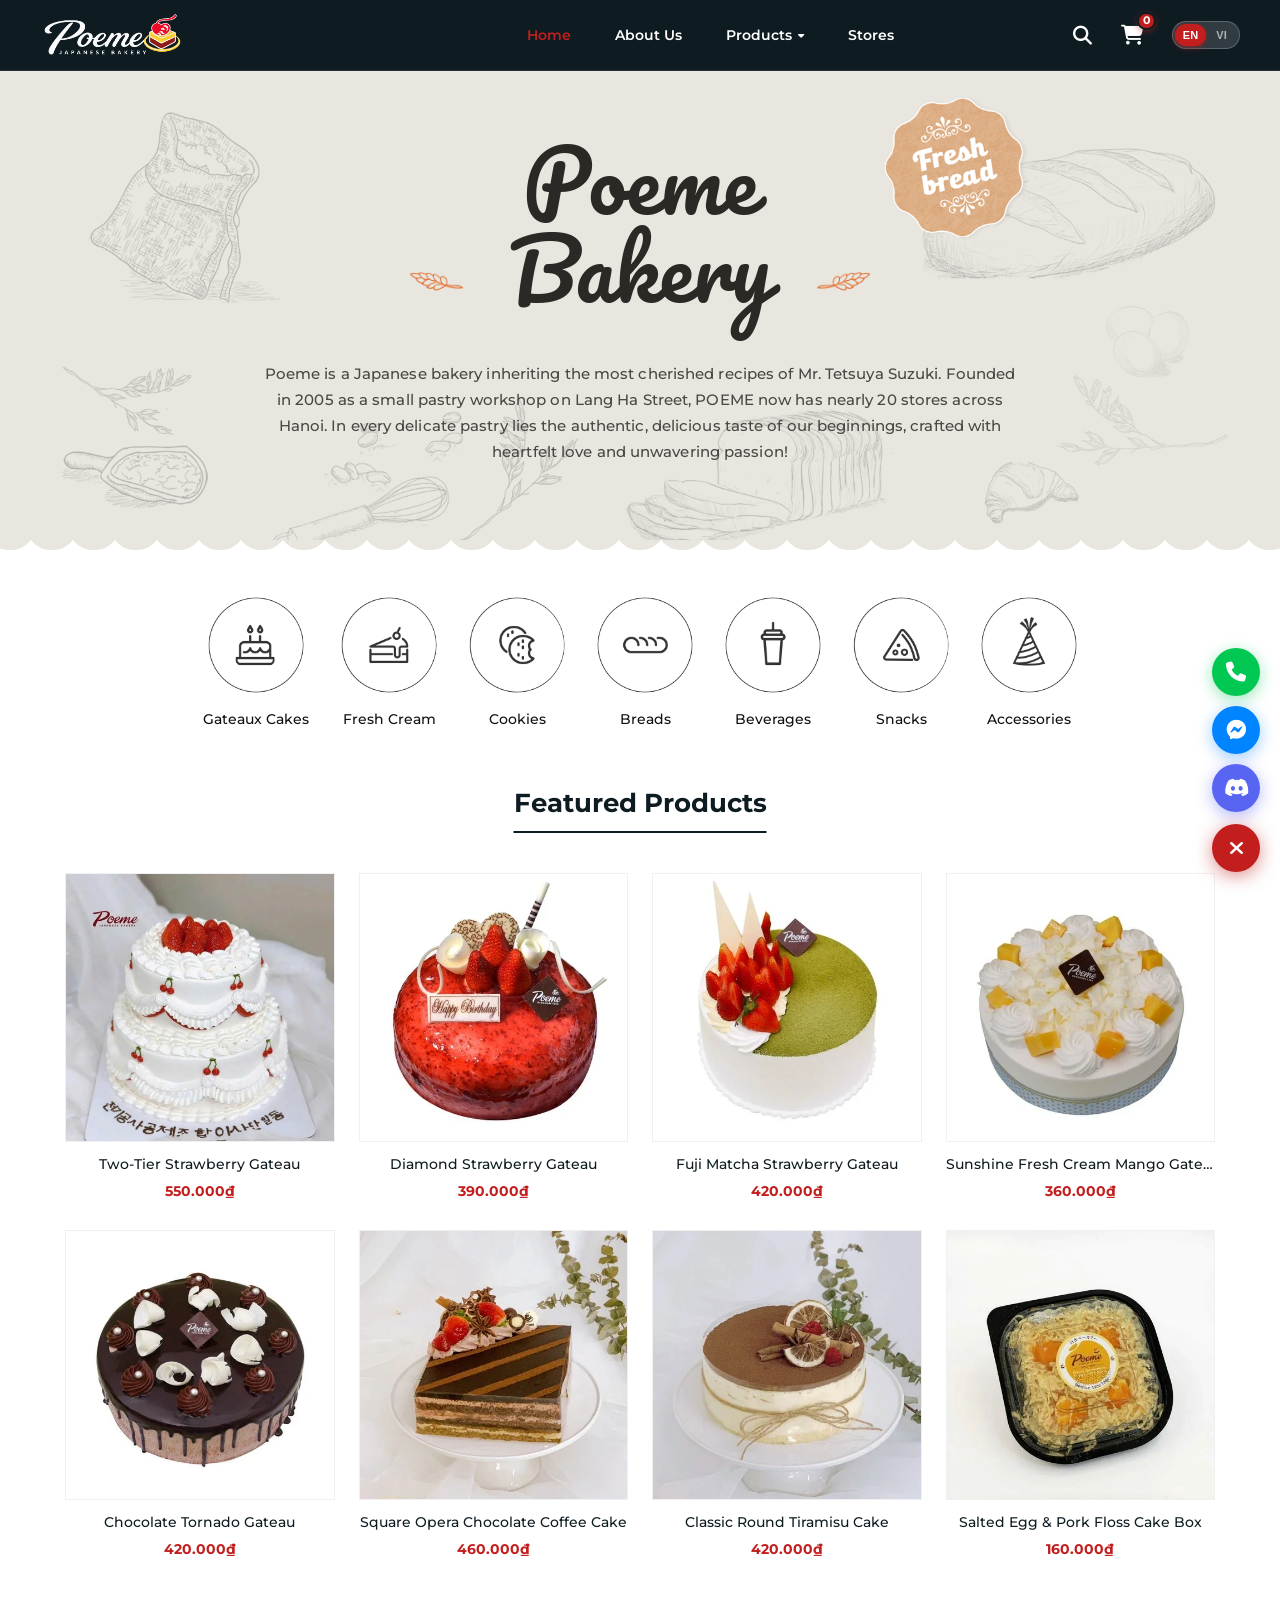
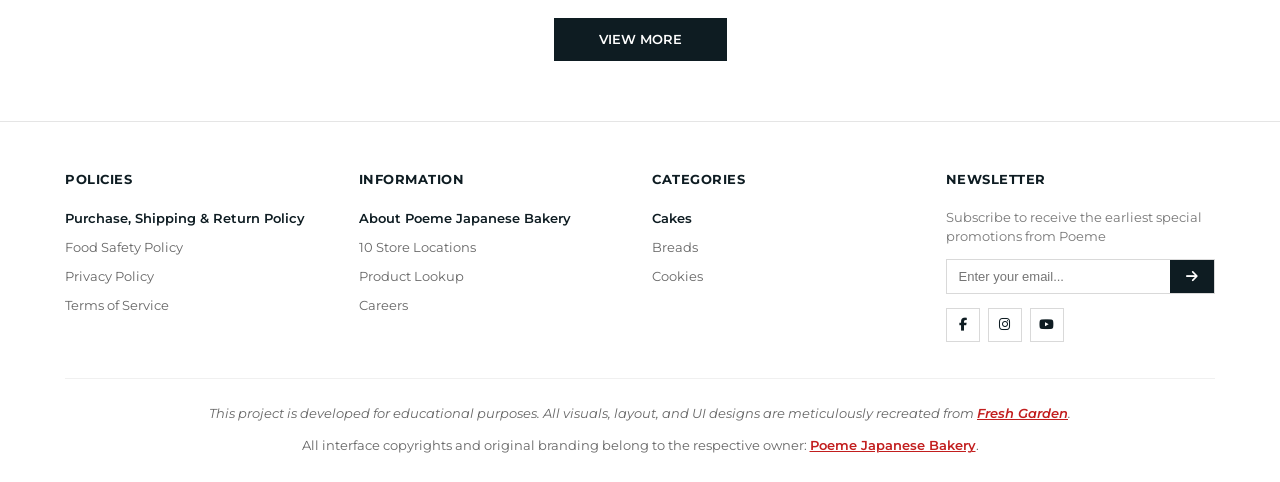
==== index.html @ a55e7e25 "feat: adopt Image 2 card style for mobile menu and category modal, remove 170+ promo card and produc" ====
<!DOCTYPE html>
<html lang="en">
<head>
    <meta charset="UTF-8">
    <meta name="viewport" content="width=device-width, initial-scale=1.0">
    <title>Poeme Japanese Bakery - Bánh tươi mỗi ngày | poeme.vn</title>

    <link rel="dns-prefetch" href="https://fonts.googleapis.com">
    <link rel="dns-prefetch" href="https://fonts.gstatic.com">
    <link rel="dns-prefetch" href="https://cdnjs.cloudflare.com">
    <link rel="dns-prefetch" href="https://images.unsplash.com">

    <meta name="description" content="Poeme Japanese Bakery - Bánh tươi mỗi ngày mang đến những sản phẩm bánh kem, bánh mì, bánh quy thơm ngon chuẩn vị Nhật Bản.">
    <meta name="keywords" content="Poeme Bakery, Bánh tươi mỗi ngày, Bánh kem sinh nhật, Bánh mì Shokupan, Bánh quy">
    <meta property="og:type" content="website">
    <meta property="og:title" content="Poeme Japanese Bakery - Bánh tươi mỗi ngày">
    <meta property="og:description" content="Thưởng thức các dòng bánh kem, bánh mì tươi và bánh quy hảo hạng chuẩn công nghệ Nhật Bản.">
    <meta property="og:image" content="public/Poeme Japanese Bakery Logo.png">
    <meta property="og:url" content="https://poeme.vn/">

    <link rel="icon" type="image/png" href="/public/Poeme Dessert Logo Icon.png">
    <link rel="apple-touch-icon" href="/apple-touch-icon.png">
    <link rel="preconnect" href="https://fonts.googleapis.com">
    <link rel="preconnect" href="https://fonts.gstatic.com" crossorigin>
    <link href="https://fonts.googleapis.com/css2?family=Montserrat:wght@400;500;600;700;800;900&family=Pacifico&display=swap" rel="stylesheet">
    <link rel="stylesheet" href="https://cdnjs.cloudflare.com/ajax/libs/font-awesome/6.4.0/css/all.min.css">
    <link rel="stylesheet" href="/css/base.css">
    <link rel="stylesheet" href="/css/header-footer.css">
    <link rel="stylesheet" href="/css/home.css">
</head>
<body>

    <header class="ega-header ega-pos--relative">
        <div class="header-wrap">
            <div id="menu-toggle"><div class="menu-wrap"><i></i><i></i><i></i></div></div>

            <div id="logo" class="header-logo-block">
                <a href="/" class="logo-link">
                    <img src="/public/Poeme Japanese Bakery Logo.png" alt="Poeme Japanese Bakery" class="logo-img">
                </a>
            </div>

            <nav id="primary-menu" class="navigation--horizontal">
                <div class="navigation-wrapper">
                    <ul class="navigation ega-menu ega-ul">
                        <li class="ega-menu__item current">
                            <a class="ega-menu__link" href="/"><span data-i18n="nav_home">Trang chủ</span></a>
                        </li>
                        <li class="ega-menu__item">
                            <a class="ega-menu__link" href="/about"><span data-i18n="nav_about">Giới thiệu</span></a>
                        </li>
                        <li class="ega-menu__item has-child">
                            <a class="ega-menu__link" href="/products">
                                <span data-i18n="nav_products">Sản phẩm</span>
                                <i class="fa-solid fa-caret-down"></i>
                            </a>
                            <div class="mega-menu">
                                <div class="mega-menu-inner">
                                    <div class="mobile-mega-card-header">
                                        <h3 class="mobile-mega-heading" data-i18n="modal_cat_heading">Danh mục sản phẩm</h3>
                                        <a href="/products" class="mobile-cat-all-link" data-i18n="crumb_all">Tất cả sản phẩm</a>
                                    </div>
                                    <div class="mega-menu-grid">
                                        <div class="mega-col">
                                            <a href="/products?cat=banh-kem-tuoi" class="mega-col-title" data-i18n="cat_banh_kem_tuoi">Bánh Kem Tươi</a>
                                            <ul class="mega-sub-list">
                                                <li><a href="/products?sub=dong-mousse" data-i18n="sub_mousse">Bánh Mousse</a></li>
                                                <li><a href="/products?sub=dong-su-kem" data-i18n="sub_choux">Bánh Su Kem</a></li>
                                                <li><a href="/products?sub=dong-tiramisu" data-i18n="sub_tiramisu">Bánh Tiramisu</a></li>
                                                <li><a href="/products?sub=dong-tart-ngan-lop" data-i18n="sub_tart">Bánh Tart & Ngàn Lớp</a></li>
                                                <li><a href="/products?sub=dong-banh-cuon-cat-mieng" data-i18n="sub_roll">Bánh Cuộn & Gato Cắt Miếng</a></li>
                                            </ul>
                                        </div>

                                        <div class="mega-col">
                                            <a href="/products?cat=banh-mi" class="mega-col-title" data-i18n="cat_banh_mi">Bánh Mì</a>
                                            <ul class="mega-sub-list">
                                                <li><a href="/products?sub=banh-mi-man-ngot" data-i18n="sub_bread_fresh">Bánh Mì Mặn & Bánh Mì Ngọt Tươi</a></li>
                                                <li><a href="/products?sub=banh-mi-goi-sandwich" data-i18n="sub_bread_toast">Bánh Mì Gối & Sandwich</a></li>
                                                <li><a href="/products?sub=banh-mi-cuon-nuong" data-i18n="sub_bread_roll">Bánh Mì Cuộn & Đồ nướng khác</a></li>
                                            </ul>
                                        </div>

                                        <div class="mega-col">
                                            <a href="/products?cat=banh-quy" class="mega-col-title" data-i18n="cat_banh_quy">Bánh Quy</a>
                                            <ul class="mega-sub-list">
                                                <li><a href="/products?sub=banh-quy-hu" data-i18n="sub_cookies_jar">Bánh Quy Hũ</a></li>
                                                <li><a href="/products?sub=banh-quy-tui" data-i18n="sub_cookies_bag">Bánh Quy Túi</a></li>
                                                <li><a href="/products?sub=banh-quy-hop" data-i18n="sub_cookies_box">Bánh Quy Hộp</a></li>
                                            </ul>
                                        </div>

                                        <div class="mega-col">
                                            <a href="/products?cat=banh-gato" class="mega-col-title" data-i18n="cat_banh_gato">Bánh Gato</a>
                                            <ul class="mega-sub-list">
                                                <li><a href="/products?sub=banh-gato-nguyen-chiec" data-i18n="sub_gato_whole">Bánh sinh nhật nguyên chiếc</a></li>
                                            </ul>
                                        </div>

                                        <div class="mega-col">
                                            <a href="/products?cat=nuoc" class="mega-col-title" data-i18n="cat_nuoc">Đồ Uống</a>
                                            <ul class="mega-sub-list">
                                                <li><a href="/products?cat=nuoc" data-i18n="cat_nuoc">Đồ Uống</a></li>
                                            </ul>
                                        </div>

                                        <div class="mega-col">
                                            <a href="/products?cat=snack" class="mega-col-title" data-i18n="cat_snack">Snacks</a>
                                            <ul class="mega-sub-list">
                                                <li><a href="/products?cat=snack" data-i18n="cat_snack">Snacks</a></li>
                                            </ul>
                                        </div>

                                        <div class="mega-col">
                                            <a href="/products?cat=phu-kien" class="mega-col-title" data-i18n="cat_phu_kien">Phụ Kiện</a>
                                            <ul class="mega-sub-list">
                                                <li><a href="/products?sub=phu-kien-sinh-nhat" data-i18n="sub_accessories_party">Phụ kiện trang trí sinh nhật & tiệc</a></li>
                                            </ul>
                                        </div>
                                    </div>
                                </div>
                            </div>
                        </li>
                        <li class="ega-menu__item">
                            <a class="ega-menu__link" href="/stores"><span data-i18n="nav_stores">Danh sách cửa hàng</span></a>
                        </li>
                    </ul>
                </div>
            </nav>

            <div class="header-right ega-d--flex">
                <div class="header-action-group">
                    <button type="button" class="header-action-btn btn-search-toggle" id="btnHeaderSearch" title="Tìm kiếm" data-i18n-title="search_btn" aria-label="Tìm kiếm">
                        <i class="fa-solid fa-magnifying-glass"></i>
                    </button>
                    <a class="header-action-btn cart-count" href="/cart" title="Giỏ hàng" data-i18n-title="cart_title" aria-label="Giỏ hàng">
                        <i class="fa-solid fa-cart-shopping"></i>
                        <span class="cart-num">0</span>
                    </a>
                </div>
                <div class="lang-switch" id="langSwitch" role="group" aria-label="Language Switcher">
                    <span class="lang-slider"></span>
                    <button type="button" class="lang-btn active" data-lang="en">EN</button>
                    <button type="button" class="lang-btn" data-lang="vi">VI</button>
                </div>
            </div>

            <div class="header-search-bar" id="headerSearchBar">
                <form class="header-search-form" id="headerSearchForm">
                    <i class="fa-solid fa-magnifying-glass search-bar-icon"></i>
                    <input type="text" id="headerSearchInput" placeholder="Tìm kiếm bánh kem, bánh mì, bánh quy..." autocomplete="off" data-i18n-ph="search_placeholder">
                    <button type="submit" class="search-bar-btn"><span data-i18n="search_btn">Tìm kiếm</span></button>
                    <button type="button" class="search-bar-close" id="btnSearchClose" title="Đóng">&times;</button>
                </form>
            </div>
        </div>
    </header>

    <section class="home-hero-banner" id="homeHeroBanner">
        <div class="hero-banner-inner">
            <h2 class="hero-banner-title">
                <img class="hero-banner-icon" src="/public/images/banner/heading-icon-left.png" alt="Wheat Left">
                <span>Poeme<br>Bakery</span>
                <img class="hero-banner-icon" src="/public/images/banner/heading-icon-right.png" alt="Wheat Right">
            </h2>
            <p class="hero-banner-desc" data-i18n="hero_banner_desc">
                Poeme là tiệm bánh Nhật Bản kế thừa những công thức tâm đắc nhất của ông Tetsuya Suzuki. Năm 2005, từ xuất phát điểm là một xưởng bánh nhỏ trên con phố Láng Hạ, đến nay, POEME đã có gần 20 cửa hàng tại Hà Nội. Ẩn chứa trong bất cứ chiếc bánh nhỏ bé nào tại đây, vẫn là hương vị thơm ngon thuở ban đầu với tình yêu và niềm đam mê trọn vẹn!
            </p>
        </div>
    </section>
    <div class="banner-separator-bottom"></div>

    <div class="groupbuy">
        <div class="ega-container">
            <div class="groupbuy__wrapper">
                <div class="groupbuy__slider">

                    <div class="groupbuy__item">
                        <a href="/products?cat=banh-gato" class="groupbuy__link">
                            <div class="groupbuy__img">
                                <img src="/public/images/icons/cat-icon-cake.png" alt="Bánh Gato" class="cat-img-icon">
                            </div>
                            <h3 data-i18n="cat_banh_gato">Bánh Gato</h3>
                        </a>
                    </div>

                    <div class="groupbuy__item">
                        <a href="/products?cat=banh-kem-tuoi" class="groupbuy__link">
                            <div class="groupbuy__img">
                                <img src="/public/images/icons/cat-icon-sweet.png" alt="Bánh Kem Tươi" class="cat-img-icon">
                            </div>
                            <h3 data-i18n="cat_banh_kem_tuoi">Bánh Kem Tươi</h3>
                        </a>
                    </div>

                    <div class="groupbuy__item">
                        <a href="/products?cat=banh-quy" class="groupbuy__link">
                            <div class="groupbuy__img">
                                <img src="/public/images/icons/cat-icon-cookies.png" alt="Bánh Quy" class="cat-img-icon">
                            </div>
                            <h3 data-i18n="cat_banh_quy">Bánh Quy</h3>
                        </a>
                    </div>

                    <div class="groupbuy__item">
                        <a href="/products?cat=banh-mi" class="groupbuy__link">
                            <div class="groupbuy__img">
                                <img src="/public/images/icons/cat-icon-bread.png" alt="Bánh Mì" class="cat-img-icon">
                            </div>
                            <h3 data-i18n="cat_banh_mi">Bánh Mì</h3>
                        </a>
                    </div>

                    <div class="groupbuy__item">
                        <a href="/products?cat=nuoc" class="groupbuy__link">
                            <div class="groupbuy__img">
                                <img src="/public/images/icons/cat-icon-drink.png" alt="Đồ Uống" class="cat-img-icon">
                            </div>
                            <h3 data-i18n="cat_nuoc">Đồ Uống</h3>
                        </a>
                    </div>

                    <div class="groupbuy__item">
                        <a href="/products?cat=snack" class="groupbuy__link">
                            <div class="groupbuy__img">
                                <img src="/public/images/icons/cat-icon-snack.png" alt="Snacks" class="cat-img-icon">
                            </div>
                            <h3 data-i18n="cat_snack">Snacks</h3>
                        </a>
                    </div>

                    <div class="groupbuy__item">
                        <a href="/products?cat=phu-kien" class="groupbuy__link">
                            <div class="groupbuy__img">
                                <img src="/public/images/icons/cat-icon-hat.png" alt="Phụ Kiện" class="cat-img-icon">
                            </div>
                            <h3 data-i18n="cat_phu_kien">Phụ Kiện</h3>
                        </a>
                    </div>
                </div>
            </div>
        </div>
    </div>

    <main class="mustbuy" id="products">
        <div class="ega-container">
            <div class="mustbuy__title ega-text--center">
                <h2 class="title--line" data-i18n="home_featured">Sản phẩm nổi bật</h2>
            </div>

            <div class="mustbuy__product ega-row">

                <div class="mustbuy__item ega-col-6 ega-col-md-3">
                    <div class="pd-item__wrapper">
                        <a href="/product-detail?id=BanhGatoHaiTangDauTay" class="pd-item">
                            <div class="pd-item__img img-featured">
                                <img src="/public/images/products/banh-gato/BanhGatoHaiTangDauTay.webp" alt="Bánh Gato Hai Tầng Dâu Tây">
                            </div>
                            <h3 data-i18n="BanhGatoHaiTangDauTay">Bánh Gato Hai Tầng Dâu Tây</h3>
                            <div class="price"><ins class="ega-text--no-underline">550,000₫</ins></div>
                        </a>
                    </div>
                </div>

                <div class="mustbuy__item ega-col-6 ega-col-md-3">
                    <div class="pd-item__wrapper">
                        <a href="/product-detail?id=BanhGatoSunshineKemTuoiXoai" class="pd-item">
                            <div class="pd-item__img img-featured">
                                <img src="/public/images/products/banh-gato/BanhGatoSunshineKemTuoiXoai.webp" alt="Bánh Gato Sunshine Kem Tươi Xoài">
                            </div>
                            <h3 data-i18n="BanhGatoSunshineKemTuoiXoai">Bánh Gato Sunshine Kem Tươi Xoài</h3>
                            <div class="price"><ins class="ega-text--no-underline">360,000₫</ins></div>
                        </a>
                    </div>
                </div>

                <div class="mustbuy__item ega-col-6 ega-col-md-3">
                    <div class="pd-item__wrapper">
                        <a href="/product-detail?id=BanhGatoDiamondDauTay" class="pd-item">
                            <div class="pd-item__img img-featured">
                                <img src="/public/images/products/banh-gato/BanhGatoDiamondDauTay.webp" alt="Bánh Gato Diamond Dâu Tây">
                            </div>
                            <h3 data-i18n="BanhGatoDiamondDauTay">Bánh Gato Diamond Dâu Tây</h3>
                            <div class="price"><ins class="ega-text--no-underline">390,000₫</ins></div>
                        </a>
                    </div>
                </div>

                <div class="mustbuy__item ega-col-6 ega-col-md-3">
                    <div class="pd-item__wrapper">
                        <a href="/product-detail?id=BanhGatoFujiTraXanhDauTay" class="pd-item">
                            <div class="pd-item__img img-featured">
                                <img src="/public/images/products/banh-gato/BanhGatoFujiTraXanhDauTay.webp" alt="Bánh Gato Fuji Trà Xanh Dâu Tây">
                            </div>
                            <h3 data-i18n="BanhGatoFujiTraXanhDauTay">Bánh Gato Fuji Trà Xanh Dâu Tây</h3>
                            <div class="price"><ins class="ega-text--no-underline">420,000₫</ins></div>
                        </a>
                    </div>
                </div>
            </div>

            <div class="mustbuy-seemore ega-text--center">
                <a href="/products" data-i18n="home_seemore">Xem thêm</a>
            </div>
        </div>
    </main>

    <div class="floating-contact" id="floatingContactWidget">
        <div class="float-action-list" id="floatActionList">
            <a href="https://discord.gg/poeme" target="_blank" rel="noopener noreferrer" class="float-btn float-call" title="Hotline tư vấn" data-i18n-title="float_call">
                <i class="fa-solid fa-phone"></i>
            </a>
            <a href="https://discord.gg/poeme" target="_blank" rel="noopener noreferrer" class="float-btn float-messenger" title="Nhắn tin Messenger" data-i18n-title="float_messenger">
                <i class="fa-brands fa-facebook-messenger"></i>
            </a>
            <a href="https://discord.gg/poeme" target="_blank" rel="noopener noreferrer" class="float-btn float-discord" title="Cộng đồng Discord" data-i18n-title="float_discord">
                <i class="fa-brands fa-discord"></i>
            </a>
        </div>
        <button type="button" class="float-btn float-toggle" id="btnToggleContact" title="Thu gọn liên hệ" aria-label="Mở kênh liên hệ">
            <i class="fa-solid fa-headset icon-closed"></i>
            <i class="fa-solid fa-xmark icon-opened"></i>
        </button>
    </div>

    <footer>
        <div class="ega-container">
            <div class="ega-footer">
                <div class="ega-row">
                    <div class="footer-menu-1 ega-col-lg-3 ega-col-12">
                        <h2 class="footer-title" data-i18n="foot_policy_title">CHÍNH SÁCH</h2>
                        <ul class="ega-ul ega-color--initial">
                            <li><a href="/about" class="bold" data-i18n="foot_policy_1">Chính sách mua hàng, vận chuyển và đổi trả</a></li>
                            <li><a href="/about" data-i18n="foot_policy_2">Chính sách an toàn thực phẩm</a></li>
                            <li><a href="/about" data-i18n="foot_policy_3">Chính sách bảo mật</a></li>
                            <li><a href="/about" data-i18n="foot_policy_4">Điều khoản dịch vụ</a></li>
                        </ul>
                    </div>

                    <div class="footer-menu-2 ega-col-lg-3 ega-col-12">
                        <h2 class="footer-title" data-i18n="foot_info_title">THÔNG TIN</h2>
                        <ul class="ega-ul ega-color--initial">
                            <li><a href="/about" class="bold" data-i18n="foot_info_1">Về Poeme Japanese Bakery</a></li>
                            <li><a href="/stores" data-i18n="foot_info_2">Danh sách 10 cửa hàng</a></li>
                            <li><a href="/search" data-i18n="foot_info_3">Tra cứu sản phẩm</a></li>
                            <li><a href="/about" data-i18n="foot_info_4">Tuyển dụng</a></li>
                        </ul>
                    </div>

                    <div class="footer-menu-3 ega-col-lg-3 ega-col-12">
                        <h2 class="footer-title" data-i18n="foot_cats_title">DANH MỤC BÁNH</h2>
                        <ul class="ega-ul ega-color--initial">
                            <li><a href="/products?cat=banh-gato" class="bold" data-i18n="foot_cat_1">Bánh kem</a></li>
                            <li><a href="/products?cat=banh-mi" data-i18n="foot_cat_2">Bánh mì</a></li>
                            <li><a href="/products?cat=banh-quy" data-i18n="foot_cat_3">Bánh quy</a></li>
                        </ul>
                    </div>

                    <div class="footer-sub ega-col-lg-3 ega-col-12">
                        <div class="footer-form-wrap">
                            <h2 class="footer-title" data-i18n="foot_sub_title">ĐĂNG KÍ NHẬN TIN</h2>
                            <p class="sub-text" data-i18n="foot_sub_desc">Để nhận các chương trình ưu đãi đặc biệt sớm nhất từ Poeme</p>
                            <form class="footer-email-form">
                                <input type="email" placeholder="Nhập email của bạn..." required data-i18n-ph="foot_sub_ph">
                                <button type="submit"><i class="fa-solid fa-arrow-right"></i></button>
                            </form>
                            <div class="footer-social ega-clearfix">
                                <a href="https://discord.gg/poeme" target="_blank" rel="noopener noreferrer"><i class="fa-brands fa-facebook-f"></i></a>
                                <a href="https://discord.gg/poeme" target="_blank" rel="noopener noreferrer"><i class="fa-brands fa-instagram"></i></a>
                                <a href="https://discord.gg/poeme" target="_blank" rel="noopener noreferrer"><i class="fa-brands fa-youtube"></i></a>
                            </div>
                        </div>
                    </div>
                </div>

                <div class="footer-copyright">
                    <p class="copyright-line">
                        <em data-i18n="foot_copy">Dự án này được phát triển phục vụ học tập. Toàn bộ hình ảnh, bố cục và tư duy giao diện được tái hiện tỉ mỉ từ <a href="https://freshgarden.vn" target="_blank" rel="noopener noreferrer" class="brand-link">Fresh Garden</a>.</em>
                    </p>
                    <p class="copyright-sub" style="margin-top: 10px;" data-i18n="foot_brand_copy">
                        Tất cả bản quyền giao diện và thương hiệu gốc thuộc về đơn vị sở hữu <a href="https://poemecake.vn" target="_blank" rel="noopener noreferrer" class="brand-link">Poeme Japanese Bakery</a>.
                    </p>
                </div>
            </div>
        </div>
    </footer>

    <script type="module" src="/js/main.js"></script>
</body>
</html>
---- css/base.css ----
:root {
    --bg-white: #ffffff;
    --header-bg: #0E1C22;
    --header-text: #ffffff;
    --text-dark: #0E1C22;
    --text-gray: #666666;
    --primary-red: #c21e1e;
    --primary-red-hover: #a31818;
    --primary-btn: #0E1C22;
    --border-color: #e5e5e5;
    --border-light: #f0f0f0;
    --bg-light: #f5f5f5;
    --color-success: #27ae60;
    --color-danger: #cf1322;
    --font-main: 'Montserrat', -apple-system, BlinkMacSystemFont, "Segoe UI", Roboto, sans-serif;
    --font-brand: 'Pacifico', cursive, sans-serif;
}

*, *::before, *::after {
    box-sizing: border-box;
    margin: 0;
    padding: 0;
}

button, input, select, textarea {
    border-radius: 0;
}

html {
    scroll-behavior: smooth;
}

body {
    line-height: 1.5;
    font-size: 14px;
    color: var(--text-dark);
    background-color: var(--bg-white);
    font-family: 'Montserrat', -apple-system, BlinkMacSystemFont, "Segoe UI", Roboto, sans-serif;
    scroll-behavior: smooth;
    -webkit-font-smoothing: antialiased;
    -moz-osx-font-smoothing: grayscale;
    text-rendering: optimizeLegibility;
}

a {
    text-decoration: none;
    color: inherit;
    transition: color 0.2s ease, background 0.2s ease;
}

ul.ega-ul {
    list-style: none;
    padding: 0;
    margin: 0;
}

img {
    max-width: 100%;
    vertical-align: middle;
}

@keyframes fadeInDown {
    0% { opacity: 0; transform: translate3d(0, -10px, 0); }
    to { opacity: 1; transform: none; }
}

.ega-container {
    margin: 0 auto;
    padding-left: 15px;
    padding-right: 15px;
    width: 100%;
}

@media (min-width: 576px) { .ega-container { max-width: 540px; } }
@media (min-width: 768px) { .ega-container { max-width: 720px; } }
@media (min-width: 992px) { .ega-container { max-width: 960px; } }
@media (min-width: 1200px) { .ega-container { max-width: 1180px; } }
@media (min-width: 1400px) { .ega-container { max-width: 1300px; } }

.ega-row {
    display: flex;
    flex-wrap: wrap;
    margin-left: -12px;
    margin-right: -12px;
}

[class*="ega-col-"] {
    padding-left: 12px;
    padding-right: 12px;
    position: relative;
    width: 100%;
}

.ega-col-6 { flex: 0 0 50%; max-width: 50%; }
.ega-col-12 { flex: 0 0 100%; max-width: 100%; }

.ega-col-ten { flex: 0 0 10%; max-width: 10%; }
.ega-col-20 { flex: 0 0 20%; max-width: 20%; }
.ega-col-30 { flex: 0 0 30%; max-width: 30%; }
.ega-col-40 { flex: 0 0 40%; max-width: 40%; }

@media (min-width: 768px) {
    .ega-col-md-3 { flex: 0 0 25%; max-width: 25%; }
    .ega-col-md-4 { flex: 0 0 33.33333%; max-width: 33.33333%; }
    .ega-col-md-6 { flex: 0 0 50%; max-width: 50%; }
}

@media (min-width: 992px) {
    .ega-col-lg-3 { flex: 0 0 25%; max-width: 25%; }
}

.ega-text--center { text-align: center; }
.ega-d--flex { display: flex; }
.ega-pos--relative { position: relative; }
.ega-text--no-underline { text-decoration: none !important; }

.breadcrumb-wrap {
    background: #ffffff;
    border-bottom: 1px solid var(--border-color);
    padding: 10px 0;
    font-size: 13px;
    color: #666;
    margin-bottom: 25px;
    position: -webkit-sticky;
    position: sticky;
    top: 71px;
    z-index: 990;
}

.breadcrumb-wrap a { color: #555; }
.breadcrumb-wrap a:hover { color: var(--primary-red); }
.breadcrumb-wrap span { margin: 0 6px; color: #bbb; }

.pd-item__wrapper {
    padding-bottom: 28px;
    border-radius: 0 !important;
}

.pd-item {
    display: block;
    text-align: center;
    color: inherit;
    text-decoration: none;
    border-radius: 0 !important;
}

.pd-item__img {
    width: 100%;
    aspect-ratio: 1 / 1 !important;
    background-color: #ffffff;
    position: relative;
    overflow: hidden;
    display: flex;
    align-items: center;
    justify-content: center;
    margin-bottom: 12px;
    border: 1px solid #f0f0f0;
    border-radius: 0 !important;
    box-sizing: border-box;
    transition: border-color 0.25s ease, box-shadow 0.25s ease;
}

.pd-item__img img {
    width: 100%;
    height: 100%;
    object-fit: cover;
    display: block;
    border-radius: 0 !important;
    transition: transform 0.35s ease;
}

.pd-item:hover .pd-item__img {
    border-color: #dcdcdc;
    box-shadow: 0 4px 14px rgba(0, 0, 0, 0.05);
}

.pd-item:hover .pd-item__img img {
    transform: scale(1.05);
}

.pd-item h3 {
    font-size: 14px;
    font-weight: 500;
    color: var(--text-dark);
    margin: 8px 0 6px 0;
    transition: color 0.2s ease;
    white-space: nowrap;
    overflow: hidden;
    text-overflow: ellipsis;
}

.pd-item:hover h3 {
    color: var(--primary-red);
}

.pd-item .price ins {
    font-size: 14px;
    font-weight: 700;
    color: var(--primary-red);
    text-decoration: none;
}

.brand-link {
    color: var(--primary-red) !important;
    text-decoration: underline !important;
    font-weight: 600;
    transition: color 0.2s ease, opacity 0.2s ease;
}

.brand-link:hover {
    color: #8c0c0c !important;
    opacity: 0.85;
}
---- css/header-footer.css ----
header.ega-header {
    background-color: var(--header-bg);
    border-bottom: 1px solid rgba(255, 255, 255, 0.1);
    position: sticky;
    top: 0;
    z-index: 999;
}

header .header-wrap {
    display: flex;
    justify-content: space-between;
    align-items: center;
    height: 70px;
    padding: 0 24px;
}

@media (min-width: 1200px) {
    header .header-wrap {
        padding: 0 40px;
        display: grid;
        grid-template-columns: 240px 1fr 100px;
        align-items: center;
    }
}

#menu-toggle {
    width: 44px;
    height: 44px;
    display: none;
    align-items: center;
    justify-content: center;
    cursor: pointer;
    background: transparent;
    border: none;
    padding: 0;
}

#menu-toggle .menu-wrap {
    width: 22px;
    height: 18px;
    display: flex;
    flex-direction: column;
    justify-content: space-between;
}

#menu-toggle .menu-wrap i {
    display: block;
    width: 22px;
    height: 2px;
    background: var(--header-text);
    border-radius: 2px;
    transition: transform 0.28s cubic-bezier(0.16, 1, 0.3, 1), opacity 0.2s ease;
    transform-origin: center;
}

#menu-toggle.is-active .menu-wrap i:nth-child(1) {
    transform: translateY(8px) rotate(45deg);
}

#menu-toggle.is-active .menu-wrap i:nth-child(2) {
    opacity: 0;
    transform: scaleX(0);
}

#menu-toggle.is-active .menu-wrap i:nth-child(3) {
    transform: translateY(-8px) rotate(-45deg);
}

@media (max-width: 991px) {
    #menu-toggle { display: flex; }
}

#logo {
    display: flex;
    align-items: center;
}

.logo-link {
    display: inline-block;
}

.logo-img {
    height: 48px;
    width: auto;
    object-fit: contain;
    display: block;
    transition: height 0.2s ease;
}

#primary-menu {
    display: flex;
    align-items: center;
    justify-content: center;
}

@media (max-width: 991px) {
    header .header-wrap {
        height: 62px;
        padding: 0 16px;
    }
    .logo-img {
        height: 38px;
    }
    .header-right {
        gap: 6px;
    }
    .header-action-group {
        gap: 2px;
    }
    .header-action-btn {
        width: 36px;
        height: 36px;
        font-size: 18px;
    }
    .header-action-btn.cart-count {
        font-size: 18px;
    }
    .header-right__icons {
        gap: 8px;
    }
    .lang-switch {
        width: 58px;
        height: 26px;
        margin-right: 0;
        margin-left: 2px;
    }
    .lang-btn {
        width: 26px;
        height: 20px;
        font-size: 10px;
        line-height: 20px;
    }
    .lang-slider {
        width: 26px;
        height: 20px;
    }
    .lang-switch.is-vi .lang-slider {
        transform: translateX(26px);
    }
    #primary-menu {
        display: block;
        position: fixed;
        top: 62px;
        left: 0;
        width: 100%;
        max-height: calc(100vh - 62px);
        height: auto;
        background-color: rgba(14, 28, 34, 0.98);
        backdrop-filter: blur(14px);
        -webkit-backdrop-filter: blur(14px);
        padding: 16px 20px 48px;
        box-shadow: 0 12px 28px rgba(0, 0, 0, 0.4);
        z-index: 9995;
        border-bottom: 1px solid rgba(255, 255, 255, 0.1);
        overflow-y: auto;
        -webkit-overflow-scrolling: touch;
        visibility: hidden;
        opacity: 0;
        transform: translateY(-10px);
        transition: opacity 0.28s cubic-bezier(0.16, 1, 0.3, 1),
                    transform 0.28s cubic-bezier(0.16, 1, 0.3, 1),
                    visibility 0.28s ease;
        pointer-events: none;
    }
    #primary-menu.is-open {
        visibility: visible;
        opacity: 1;
        transform: translateY(0);
        pointer-events: auto;
    }
    #primary-menu .navigation {
        flex-direction: column;
        align-items: flex-start;
        gap: 0;
        width: 100%;
    }
    #primary-menu .ega-menu__item {
        width: 100%;
        border-bottom: 1px solid rgba(255, 255, 255, 0.06);
    }
    #primary-menu .ega-menu__link {
        width: 100%;
        padding: 14px 0;
        font-size: 15px;
        display: flex;
        justify-content: space-between;
        align-items: center;
    }
    #primary-menu .dropdown-menu {
        display: none;
        position: static;
        width: 100%;
        box-shadow: none;
        border: none;
        border-left: 2px solid var(--primary-red);
        background: rgba(255, 255, 255, 0.04);
        padding: 6px 0;
        margin: 6px 0 10px 10px;
        list-style: none;
    }
    #primary-menu .ega-menu__item.has-child.is-expanded > .dropdown-menu {
        display: block;
    }
    #primary-menu .mega-menu {
        display: none;
        padding: 16px 18px 12px;
        margin: 10px 0 16px;
        background: #ffffff;
        border-radius: 10px;
        border: 1px solid #ebebeb;
        box-shadow: 0 6px 22px rgba(0, 0, 0, 0.2);
    }
    #primary-menu .ega-menu__item.has-child.is-expanded > .mega-menu {
        display: block;
        animation: fadeInMobileMenu 0.25s ease;
    }
    #primary-menu .mega-menu-inner {
        padding: 0;
        margin: 0;
    }
    .mobile-mega-card-header {
        display: block;
        margin-bottom: 4px;
    }
    .mobile-mega-heading {
        font-size: 15.5px;
        font-weight: 700;
        color: #111111;
        margin: 0;
        padding-bottom: 9px;
        border-bottom: 2px solid #222222;
        letter-spacing: 0;
        text-transform: none;
    }
    .mobile-cat-all-link {
        display: block;
        padding: 11px 0;
        color: var(--primary-red);
        font-size: 14px;
        font-weight: 700;
        border-bottom: 1px solid #f0f0f0;
        text-decoration: none;
        transition: padding-left 0.18s ease;
    }
    .mobile-cat-all-link:hover {
        padding-left: 4px;
        color: #a51818;
    }
    #primary-menu .mega-menu-grid {
        display: flex;
        flex-direction: column;
        gap: 0;
    }
    #primary-menu .mega-col {
        border-bottom: 1px solid #f0f0f0;
        padding: 0;
        margin: 0;
    }
    #primary-menu .mega-col:last-child {
        border-bottom: none;
    }
    #primary-menu .mega-col-title {
        display: flex;
        justify-content: space-between;
        align-items: center;
        padding: 11px 0;
        color: #333333;
        font-size: 13.5px;
        font-weight: 500;
        border-bottom: none;
        margin: 0;
        text-decoration: none;
        transition: color 0.18s ease, padding-left 0.18s ease;
    }
    #primary-menu .mega-col-title:hover {
        color: var(--primary-red);
        padding-left: 4px;
    }
    #primary-menu .mega-col:nth-child(1) .mega-col-title::after,
    #primary-menu .mega-col:nth-child(2) .mega-col-title::after,
    #primary-menu .mega-col:nth-child(3) .mega-col-title::after {
        content: "\f054";
        font-family: "Font Awesome 6 Free";
        font-weight: 900;
        font-size: 11px;
        color: #888888;
        transition: transform 0.2s ease, color 0.2s ease;
    }
    #primary-menu .mega-col-title:hover::after {
        color: var(--primary-red);
        transform: translateX(3px);
    }
    #primary-menu .mega-sub-list {
        display: none !important;
    }
    #primary-menu .ega-menu__item.has-child.is-expanded > .ega-menu__link i {
        transform: rotate(180deg);
        color: var(--primary-red);
    }
    #primary-menu .dropdown-menu li {
        width: 100%;
    }
    #primary-menu .dropdown-menu li a {
        color: #cccccc !important;
        font-size: 13.5px !important;
        padding: 8px 16px !important;
        display: block;
    }
    #primary-menu .dropdown-menu li a:hover {
        color: #ffffff !important;
        background: transparent !important;
    }
}

#primary-menu .navigation {
    display: flex;
    align-items: center;
    gap: 16px;
}

#primary-menu .ega-menu__item {
    position: relative;
}

#primary-menu .ega-menu__link {
    font-size: 14px;
    color: var(--header-text);
    font-weight: 600;
    padding: 10px 14px;
    display: inline-flex;
    align-items: center;
    gap: 6px;
}

#primary-menu .ega-menu__link i {
    font-size: 10px;
    transition: transform 0.25s ease, color 0.2s ease;
}

#primary-menu .ega-menu__item.has-child:hover .ega-menu__link i {
    transform: rotate(180deg);
    color: var(--primary-red);
}

#primary-menu .ega-menu__link:hover,
#primary-menu .ega-menu__item.current .ega-menu__link {
    color: var(--primary-red);
}

@media (min-width: 992px) {
    #primary-menu,
    #primary-menu .navigation-wrapper,
    #primary-menu .navigation {
        height: 100%;
    }

    #primary-menu .ega-menu__item {
        height: 100%;
        display: flex;
        align-items: center;
    }

    #primary-menu .ega-menu__item.has-child {
        position: static;
    }

    #primary-menu .ega-menu__item.has-child .ega-menu__link {
        height: 100%;
        display: inline-flex;
        align-items: center;
    }

    .mega-menu {
        position: absolute;
        top: 100%;
        left: 0;
        right: 0;
        width: 100%;
        background: #ffffff;
        border-top: 1px solid rgba(0, 0, 0, 0.08);
        box-shadow: 0 16px 45px rgba(0, 0, 0, 0.12);
        visibility: hidden;
        opacity: 0;
        transform: translateY(16px);
        transition: opacity 0.42s cubic-bezier(0.16, 1, 0.3, 1),
                    transform 0.45s cubic-bezier(0.16, 1, 0.3, 1),
                    visibility 0.45s ease;
        pointer-events: none;
        z-index: 1000;
        cursor: default;
    }

    .mega-menu::before {
        content: "";
        position: absolute;
        top: -18px;
        left: 0;
        width: 100%;
        height: 18px;
        background: transparent;
    }

    .ega-menu__item.has-child:hover .mega-menu {
        visibility: visible;
        opacity: 1;
        transform: translateY(0);
        pointer-events: auto;
    }

    .mega-menu-inner {
        max-width: 1240px;
        margin: 0 auto;
        padding: 32px 30px 38px;
    }

    .mobile-mega-card-header {
        display: none !important;
    }

    .mega-menu-grid {
        display: grid;
        grid-template-columns: repeat(4, 1fr);
        column-gap: 32px;
        row-gap: 28px;
    }

    .mega-col {
        display: flex;
        flex-direction: column;
    }

    .mega-col-title {
        display: block;
        font-size: 14.5px;
        font-weight: 700;
        color: #111111;
        text-decoration: none;
        padding-bottom: 7px;
        border-bottom: 2px solid #222222;
        margin-bottom: 12px;
        transition: color 0.2s ease, border-color 0.2s ease;
        line-height: 1.3;
    }

    .mega-col-title:hover {
        color: var(--primary-red);
        border-bottom-color: var(--primary-red);
    }

    .mega-sub-list {
        list-style: none;
        margin: 0;
        padding: 0;
        display: flex;
        flex-direction: column;
        gap: 8px;
    }

    .mega-sub-list li {
        margin: 0;
        padding: 0;
    }

    .mega-sub-list li a {
        display: inline-block;
        font-size: 13px;
        font-weight: 500;
        color: #555555;
        text-decoration: none;
        line-height: 1.45;
        transition: color 0.2s ease, transform 0.2s ease;
        padding: 2px 0;
    }

    .mega-sub-list li a:hover {
        color: var(--primary-red);
        transform: translateX(3px);
    }
}

@keyframes fadeInMobileMenu {
    from { opacity: 0; transform: translateY(-6px); }
    to { opacity: 1; transform: translateY(0); }
}

@media (min-width: 992px) and (max-width: 1199px) {
    .mega-menu-inner {
        padding: 24px 20px 30px;
    }
    .mega-menu-grid {
        grid-template-columns: repeat(4, 1fr);
        column-gap: 24px;
        row-gap: 22px;
    }
    .mega-col-title {
        font-size: 14px;
    }
    .mega-sub-list li a {
        font-size: 12.5px;
    }
}

@media (max-width: 991px) {
    .mega-menu {
        display: none;
        position: static;
        width: 100%;
        background: transparent;
        box-shadow: none;
        border: none;
        padding: 8px 0 14px 10px;
        border-left: 2px solid var(--primary-red);
        margin: 8px 0 12px 6px;
    }

    .ega-menu__item.has-child.is-expanded > .mega-menu {
        display: block;
        animation: fadeInMobileMenu 0.25s ease;
    }

    .mega-menu-top-mobile {
        display: block;
        margin-bottom: 14px;
        padding-bottom: 10px;
        border-bottom: 1px dashed rgba(255, 255, 255, 0.2);
    }

    .mega-all-products-link {
        display: inline-flex;
        align-items: center;
        gap: 8px;
        font-size: 13.5px;
        font-weight: 700;
        color: var(--primary-red) !important;
        background: rgba(194, 30, 30, 0.15);
        padding: 7px 14px;
        border-radius: 20px;
        text-decoration: none;
    }

    .mega-menu-inner {
        padding: 0;
    }

    .mega-menu-grid {
        display: flex;
        flex-direction: column;
        gap: 16px;
    }

    .mega-col-title {
        display: block;
        font-size: 13.5px;
        font-weight: 700;
        color: #ffffff;
        text-decoration: none;
        padding-bottom: 4px;
        border-bottom: 1px solid rgba(255, 255, 255, 0.15);
        margin-bottom: 6px;
    }

    .mega-col-title:hover {
        color: var(--primary-red);
    }

    .mega-sub-list {
        list-style: none;
        margin: 0;
        padding: 0 0 0 8px;
        display: flex;
        flex-direction: column;
        gap: 5px;
    }

    .mega-sub-list li a {
        font-size: 12.5px;
        color: #cccccc;
        text-decoration: none;
        display: block;
        padding: 2px 0;
    }

    .mega-sub-list li a:hover {
        color: #ffffff;
    }
}

.dropdown-menu {
    position: absolute;
    top: 100%;
    left: 0;
    min-width: 175px;
    background: #ffffff;
    border: 1px solid var(--border-color);
    border-top: 3px solid var(--primary-red);
    box-shadow: 0 10px 25px rgba(0, 0, 0, 0.12);
    visibility: hidden;
    opacity: 0;
    transform: translateY(14px);
    transition: opacity 0.38s cubic-bezier(0.16, 1, 0.3, 1),
                transform 0.4s cubic-bezier(0.16, 1, 0.3, 1),
                visibility 0.4s ease;
    pointer-events: none;
    z-index: 1000;
    padding: 6px 0;
    list-style: none;
    margin: 0;
}

.dropdown-menu::before {
    content: "";
    position: absolute;
    top: -12px;
    left: 0;
    width: 100%;
    height: 12px;
    background: transparent;
}

.ega-menu__item.has-child:hover .dropdown-menu {
    visibility: visible;
    opacity: 1;
    transform: translateY(0);
    pointer-events: auto;
}

.dropdown-menu li {
    width: 100%;
    list-style: none;
    position: relative;
}

.dropdown-menu li.has-sub > a {
    display: flex;
    justify-content: space-between;
    align-items: center;
}

.dropdown-menu li.has-sub .sub-arrow {
    font-size: 11px;
    margin-left: 10px;
    opacity: 0.6;
    transition: transform 0.2s;
}

.dropdown-menu li.has-sub:hover .sub-arrow {
    transform: translateX(3px);
    opacity: 1;
    color: var(--primary-red);
}

.dropdown-menu li.has-sub:hover > .sub-dropdown-menu {
    display: block;
    animation: fadeInDown 0.18s ease-in-out;
}

.sub-dropdown-menu {
    position: absolute;
    top: -3px;
    left: 100%;
    min-width: 270px;
    background: #ffffff;
    border: 1px solid var(--border-color);
    border-top: 3px solid var(--primary-red);
    box-shadow: 0 10px 25px rgba(0, 0, 0, 0.14);
    display: none;
    list-style: none;
    padding: 6px 0;
    margin: 0;
    z-index: 1002;
}

.sub-dropdown-menu::before {
    content: "";
    position: absolute;
    top: 0;
    left: -12px;
    width: 12px;
    height: 100%;
    background: transparent;
}

.sub-dropdown-menu li a {
    display: block;
    padding: 9px 18px;
    font-size: 13px;
    font-weight: 500;
    color: #444444 !important;
    text-decoration: none;
    transition: color 0.2s ease, background-color 0.2s ease, transform 0.2s ease;
    white-space: nowrap;
}

.sub-dropdown-menu li a:hover {
    color: var(--primary-red) !important;
    background-color: #f7f7f7;
    transform: translateX(4px);
}

.dropdown-menu li a {
    display: block;
    padding: 10px 20px;
    font-size: 14px;
    font-weight: 500;
    color: #333333 !important;
    text-decoration: none;
    transition: color 0.2s ease, background-color 0.2s ease, transform 0.2s ease;
    white-space: nowrap;
}

.dropdown-menu li a:hover {
    color: var(--primary-red) !important;
    background-color: #f7f7f7;
    transform: translateX(4px);
}

.header-right {
    display: flex;
    justify-content: flex-end;
    align-items: center;
    gap: 16px;
}

.header-action-group {
    display: flex;
    align-items: center;
    gap: 10px;
}

.header-action-btn {
    position: relative;
    background: transparent;
    border: none;
    color: #ffffff;
    font-size: 19px;
    width: 40px;
    height: 40px;
    border-radius: 50%;
    display: inline-flex;
    align-items: center;
    justify-content: center;
    cursor: pointer;
    text-decoration: none;
    transition: color 0.2s ease, background-color 0.2s ease, transform 0.2s ease;
}

.header-action-btn:hover {
    color: var(--primary-red);
    background: rgba(255, 255, 255, 0.08);
    transform: scale(1.08);
}

.header-action-btn.cart-count {
    font-size: 20px;
}

.cart-num {
    position: absolute;
    top: -3px;
    right: -4px;
    background: var(--primary-red);
    color: #ffffff;
    font-size: 10.5px;
    font-weight: 700;
    min-width: 18px;
    height: 18px;
    padding: 0 4px;
    border-radius: 9px;
    display: flex;
    align-items: center;
    justify-content: center;
    line-height: 1;
    border: 2px solid #0e1c22;
    box-shadow: 0 2px 6px rgba(194, 30, 30, 0.45);
}

.lang-switch {
    display: inline-flex;
    align-items: center;
    position: relative;
    background: rgba(255, 255, 255, 0.14);
    border: 1px solid rgba(255, 255, 255, 0.22);
    border-radius: 20px;
    padding: 2px;
    margin-right: 0;
    margin-left: 4px;
    flex-shrink: 0;
    user-select: none;
    width: 68px;
    height: 28px;
    box-sizing: border-box;
    cursor: pointer;
}

.lang-slider {
    position: absolute;
    top: 2px;
    left: 2px;
    width: 31px;
    height: 22px;
    background: var(--primary-red);
    border-radius: 14px;
    transition: transform 0.28s cubic-bezier(0.4, 0, 0.2, 1);
    box-shadow: 0 2px 6px rgba(194, 30, 30, 0.5);
    z-index: 1;
    pointer-events: none;
}

.lang-switch.is-vi .lang-slider {
    transform: translateX(31px);
}

.lang-btn {
    position: relative;
    z-index: 2;
    width: 31px;
    height: 22px;
    background: transparent;
    border: none;
    color: #b0b0b0;
    font-size: 11px;
    font-weight: 700;
    cursor: pointer;
    line-height: 22px;
    padding: 0;
    text-align: center;
    transition: color 0.2s ease;
}

.lang-btn.active {
    color: #ffffff;
}

.header-right__icons {
    display: flex;
    align-items: center;
    gap: 20px;
}

.header-icon {
    font-size: 18px;
    color: var(--header-text);
    cursor: pointer;
    position: relative;
    background: transparent;
    border: none;
    min-width: 44px;
    min-height: 44px;
    display: inline-flex;
    align-items: center;
    justify-content: center;
    line-height: 1;
}

.header-icon:hover {
    color: var(--primary-red);
}

.btn-search-toggle {
    display: inline-flex;
    align-items: center;
    justify-content: center;
    transition: transform 0.25s cubic-bezier(0.175, 0.885, 0.32, 1.275), color 0.2s ease;
}

.btn-search-toggle:hover {
    transform: scale(1.15);
    color: var(--primary-red);
}

.btn-search-toggle.is-active {
    color: var(--primary-red);
    transform: scale(1.15) rotate(90deg);
}

.header-logo-block {
    display: flex;
    align-items: center;
}

.btn-search-mobile {
    display: none;
    background: transparent;
    border: none;
    color: #ffffff;
    font-size: 19px;
    padding: 8px 10px;
    margin-left: 10px;
    cursor: pointer;
    align-items: center;
    justify-content: center;
    border-radius: 50%;
    transition: color 0.2s ease, transform 0.2s ease;
}

.btn-search-mobile:hover,
.btn-search-mobile.is-active {
    color: var(--primary-red);
    transform: scale(1.1);
}

.header-search-bar {
    position: absolute;
    z-index: 1050;
    visibility: hidden;
    opacity: 0;
    pointer-events: none;
}

.header-search-bar.is-open {
    visibility: visible;
    opacity: 1;
    pointer-events: auto;
}

@media (min-width: 992px) {
    .btn-search-mobile {
        display: none !important;
    }
    .desktop-search-item {
        display: flex;
        align-items: center;
    }
    .header-search-bar {
        top: 50%;
        right: 12px;
        transform: translateY(-50%);
        width: 0;
        background: transparent;
        border: none;
        box-shadow: none;
        padding: 0;
        overflow: hidden;
        transition: width 0.36s cubic-bezier(0.16, 1, 0.3, 1), opacity 0.22s ease, visibility 0.36s;
    }
    .header-search-bar.is-open {
        width: 380px;
        opacity: 1;
        visibility: visible;
    }
    .header-search-form {
        width: 380px;
        margin: 0;
        display: flex;
        align-items: center;
        background: #ffffff;
        border-radius: 40px;
        padding: 4px 6px 4px 16px;
        box-shadow: 0 6px 25px rgba(0, 0, 0, 0.35);
        border: 2px solid var(--primary-red);
    }
}

@media (max-width: 991px) {
    .btn-search-mobile {
        display: inline-flex;
    }
    .desktop-search-item {
        display: none !important;
    }
    .header-search-bar {
        top: 0;
        left: 0;
        width: 100%;
        height: 100%;
        background: #0e1c22;
        display: flex;
        align-items: center;
        padding: 0 14px;
        border: none;
        box-shadow: 0 4px 18px rgba(0, 0, 0, 0.4);
        transform: translateX(-100%);
        transition: transform 0.35s cubic-bezier(0.16, 1, 0.3, 1), opacity 0.25s ease, visibility 0.35s;
    }
    .header-search-bar.is-open {
        transform: translateX(0);
        opacity: 1;
        visibility: visible;
    }
    .header-search-form {
        width: 100%;
        max-width: 100%;
        margin: 0;
        display: flex;
        align-items: center;
        background: #ffffff;
        border-radius: 30px;
        padding: 3px 6px 3px 14px;
        border: 2px solid var(--primary-red);
    }
}

header.is-search-open .mega-menu,
header.is-search-open .dropdown-menu,
header.is-search-open .sub-dropdown-menu,
header.is-search-open .ega-menu__item.has-child:hover .mega-menu,
header.is-search-open .ega-menu__item.has-child:hover .dropdown-menu,
body.is-search-open .mega-menu,
body.is-search-open .dropdown-menu,
body.is-search-open .sub-dropdown-menu,
body.is-search-open .ega-menu__item.has-child:hover .mega-menu,
body.is-search-open .ega-menu__item.has-child:hover .dropdown-menu {
    display: none !important;
    opacity: 0 !important;
    visibility: hidden !important;
    pointer-events: none !important;
    transform: translateY(16px) !important;
}

.header-search-form:focus-within {
    border-color: var(--primary-red);
    box-shadow: 0 6px 24px rgba(194, 30, 30, 0.25);
}

.header-search-form .search-bar-icon {
    color: #888888;
    font-size: 15px;
    margin-right: 10px;
    flex-shrink: 0;
}

.header-search-form input {
    flex: 1;
    border: none;
    outline: none;
    padding: 10px 4px;
    font-size: 14px;
    color: #222222;
    background: transparent;
    min-width: 0;
}

.header-search-form .search-bar-btn {
    background: var(--primary-red);
    color: #ffffff;
    border: none;
    border-radius: 30px;
    padding: 9px 20px;
    font-size: 13.5px;
    font-weight: 600;
    cursor: pointer;
    transition: background-color 0.2s ease, transform 0.2s ease, box-shadow 0.2s ease;
    display: inline-flex;
    align-items: center;
    gap: 6px;
    flex-shrink: 0;
}

.header-search-form .search-bar-btn:hover {
    background: #a31818;
    transform: translateY(-1px);
    box-shadow: 0 4px 12px rgba(194, 30, 30, 0.3);
}

.header-search-form .search-bar-close {
    background: transparent;
    border: none;
    color: #777777;
    width: 32px;
    height: 32px;
    border-radius: 50%;
    display: flex;
    align-items: center;
    justify-content: center;
    font-size: 20px;
    line-height: 1;
    cursor: pointer;
    transition: color 0.2s ease, background-color 0.2s ease;
    flex-shrink: 0;
    margin-left: 4px;
}

.header-search-form .search-bar-close:hover {
    color: #222222;
    background: #f0f0f0;
}

body.menu-open .floating-contact {
    opacity: 0 !important;
    pointer-events: none !important;
    visibility: hidden !important;
    transform: translateY(20px) scale(0.8) !important;
}

.floating-contact {
    position: fixed;
    right: 20px;
    bottom: 28px;
    display: flex;
    flex-direction: column;
    align-items: center;
    gap: 12px;
    z-index: 9990;
}

.float-action-list {
    display: flex;
    flex-direction: column;
    gap: 10px;
    align-items: center;
    transition: opacity 0.3s cubic-bezier(0.16, 1, 0.3, 1), transform 0.3s cubic-bezier(0.16, 1, 0.3, 1), max-height 0.35s ease;
    max-height: 250px;
    opacity: 1;
    transform: translateY(0);
}

.floating-contact.is-collapsed .float-action-list {
    max-height: 0;
    opacity: 0;
    transform: translateY(20px) scale(0.8);
    pointer-events: none;
    overflow: hidden;
    margin: 0;
}

.float-btn {
    width: 48px;
    height: 48px;
    border-radius: 50% !important;
    display: flex;
    align-items: center;
    justify-content: center;
    color: #ffffff !important;
    box-shadow: 0 4px 16px rgba(0, 0, 0, 0.22);
    transition: transform 0.25s cubic-bezier(0.175, 0.885, 0.32, 1.275), box-shadow 0.25s ease;
    font-size: 20px;
    text-decoration: none;
    border: none;
    outline: none;
    cursor: pointer;
}

.float-btn:hover {
    transform: scale(1.12);
}

.float-call {
    background: #00c853;
    box-shadow: 0 4px 16px rgba(0, 200, 83, 0.4);
}
.float-call:hover {
    box-shadow: 0 6px 22px rgba(0, 200, 83, 0.6);
}

.float-messenger {
    background: #0084ff;
    box-shadow: 0 4px 16px rgba(0, 132, 255, 0.4);
}
.float-messenger:hover {
    box-shadow: 0 6px 22px rgba(0, 132, 255, 0.6);
}

.float-discord {
    background: #5865f2;
    box-shadow: 0 4px 16px rgba(88, 101, 242, 0.45);
    animation: discordPulse 2.8s infinite;
}
.float-discord:hover {
    box-shadow: 0 6px 24px rgba(88, 101, 242, 0.7);
}

.float-toggle {
    background: var(--primary-red);
    box-shadow: 0 4px 18px rgba(194, 30, 30, 0.5);
    position: relative;
}

.float-toggle .icon-closed { display: none; }
.float-toggle .icon-opened { display: block; }

.floating-contact.is-collapsed .float-toggle .icon-closed { display: block; }
.floating-contact.is-collapsed .float-toggle .icon-opened { display: none; }

@keyframes discordPulse {
    0%, 100% {
        box-shadow: 0 4px 16px rgba(88, 101, 242, 0.4);
    }
    50% {
        box-shadow: 0 6px 24px rgba(88, 101, 242, 0.65), 0 0 0 5px rgba(88, 101, 242, 0.18);
    }
}

@media (max-width: 767px) {
    .floating-contact {
        right: 14px;
        bottom: 18px;
        gap: 8px;
    }
    .float-btn {
        width: 44px;
        height: 44px;
        font-size: 19px;
    }
}

.btn-search-nav {
    background: transparent;
    border: none;
    color: var(--header-text);
    font-size: 15px;
    cursor: pointer;
    padding: 10px 14px;
    display: inline-flex;
    align-items: center;
    justify-content: center;
    transition: color 0.2s ease, transform 0.2s ease;
}

.btn-search-nav:hover {
    color: var(--primary-red);
    transform: scale(1.15);
}

.cart-toast-popup {
    position: fixed;
    top: 50%;
    left: 50%;
    transform: translate(-50%, -50%) scale(0.92);
    background: rgba(14, 28, 34, 0.94);
    backdrop-filter: blur(12px);
    -webkit-backdrop-filter: blur(12px);
    color: #ffffff;
    padding: 16px 28px;
    border-radius: 36px;
    display: flex;
    align-items: center;
    gap: 14px;
    box-shadow: 0 16px 40px rgba(0, 0, 0, 0.35);
    z-index: 10000;
    opacity: 0;
    pointer-events: none;
    border: 1px solid rgba(255, 255, 255, 0.16);
    transition: opacity 0.28s cubic-bezier(0.16, 1, 0.3, 1), transform 0.28s cubic-bezier(0.16, 1, 0.3, 1);
}

.cart-toast-popup.is-visible {
    opacity: 1;
    transform: translate(-50%, -50%) scale(1);
}

.cart-toast-popup.is-leaving {
    opacity: 0;
    transform: translate(-50%, -40%) scale(0.96);
}

.cart-toast-icon {
    width: 32px;
    height: 32px;
    border-radius: 50%;
    background: #27ae60;
    color: #ffffff;
    display: flex;
    align-items: center;
    justify-content: center;
    font-size: 15px;
    flex-shrink: 0;
}

.cart-toast-title {
    font-size: 14px;
    font-weight: 700;
    display: block;
}

.cart-toast-sub {
    font-size: 12.5px;
    color: #cccccc;
    display: block;
    margin-top: 2px;
}

footer {
    background: #ffffff;
    border-top: 1px solid var(--border-color);
    padding: 48px 0 24px;
}

.footer-title {
    font-size: 13px;
    font-weight: 700;
    color: var(--text-dark);
    text-transform: uppercase;
    letter-spacing: 0.5px;
    margin-bottom: 18px;
}

footer ul.ega-ul li { margin-bottom: 8px; }
footer ul.ega-ul a { color: var(--text-gray); font-size: 13px; }
footer ul.ega-ul a.bold { font-weight: 600; color: var(--text-dark); }
footer ul.ega-ul a:hover { color: var(--primary-red); }

.sub-text { font-size: 13px; color: #777777; margin-bottom: 12px; }

.footer-email-form {
    display: flex;
    border: 1px solid #d9d9d9;
    margin-bottom: 14px;
}

.footer-email-form input {
    flex-grow: 1;
    border: none;
    padding: 9px 12px;
    outline: none;
    font-size: 13px;
}

.footer-email-form button {
    background: var(--primary-btn);
    color: #ffffff;
    border: none;
    padding: 0 16px;
    cursor: pointer;
}

.footer-email-form button:hover { background: var(--primary-red); }

.footer-social { display: flex; gap: 8px; }
.footer-social a {
    width: 34px;
    height: 34px;
    border: 1px solid #d9d9d9;
    display: flex;
    align-items: center;
    justify-content: center;
    color: var(--text-dark);
    font-size: 13px;
}
.footer-social a:hover {
    background: var(--primary-btn);
    border-color: var(--primary-btn);
    color: #fff;
}

.footer-copyright {
    text-align: center;
    border-top: 1px solid #f0f0f0;
    padding-top: 24px;
    margin-top: 36px;
    font-size: 12.5px;
    color: var(--text-gray);
    line-height: 1.8;
}

@media (max-width: 991px) {
    footer .ega-col-12 {
        margin-bottom: 26px;
    }
    footer .ega-col-12:last-child {
        margin-bottom: 0;
    }
}
---- css/home.css ----
.home-hero-banner {
    width: 100%;
    position: relative;
    background-color: #ebe6df;
    background-image: url('../public/images/banner/home-banner-bg.png');
    background-size: cover;
    background-position: center top;
    background-repeat: no-repeat;
    padding: 65px 24px 75px;
    text-align: center;
    overflow: hidden;
    box-sizing: border-box;
}

.hero-banner-inner {
    max-width: 900px;
    margin: 0 auto;
    position: relative;
    z-index: 2;
}

.hero-banner-title {
    margin: 0 auto 18px;
    display: inline-flex;
    align-items: flex-end;
    justify-content: center;
    gap: 36px;
    text-align: center;
    font-weight: 400;
}

.hero-banner-title span {
    font-family: 'Pacifico', cursive, sans-serif !important;
    font-size: 84px;
    line-height: 1.05;
    color: #2b2826;
    display: inline-block;
    font-weight: 400;
    letter-spacing: 0.5px;
}

.hero-banner-icon {
    width: 72px;
    height: auto;
    margin-bottom: 14px;
    flex-shrink: 0;
    user-select: none;
    pointer-events: none;
    transition: transform 0.3s ease;
}

.home-hero-banner:hover .hero-banner-icon {
    transform: scale(1.08);
}

.hero-banner-desc {
    color: #4a4744;
    font-size: 14.5px;
    line-height: 1.78;
    max-width: 760px;
    margin: 32px auto 0;
    font-weight: 500;
    letter-spacing: 0.1px;
    text-align: center;
}

.banner-separator-bottom {
    width: 100%;
    height: 17px;
    background-image: url('../public/images/banner/seperator-bottom.png');
    background-repeat: repeat-x;
    background-position: top center;
    background-size: 42px 17px;
    background-color: #ffffff;
    position: relative;
    margin-top: -1px;
    z-index: 3;
}

@media (max-width: 991px) {
    .home-hero-banner {
        padding: 48px 20px 58px;
        background-size: auto 100%;
    }
    .hero-banner-title {
        gap: 20px;
        align-items: center;
    }
    .hero-banner-title span {
        font-size: 58px;
        line-height: 1.1;
    }
    .hero-banner-icon {
        width: 48px;
        margin-bottom: 0;
    }
    .hero-banner-desc {
        font-size: 13.5px;
        line-height: 1.68;
        max-width: 600px;
        margin: 26px auto 0;
    }
}

@media (max-width: 576px) {
    .home-hero-banner {
        padding: 36px 16px 44px;
    }
    .hero-banner-title {
        gap: 12px;
        align-items: center;
    }
    .hero-banner-title span {
        font-size: 40px;
    }
    .hero-banner-icon {
        width: 32px;
        margin-bottom: 0;
    }
    .hero-banner-desc {
        font-size: 12.5px;
        line-height: 1.6;
        margin: 22px auto 0;
    }
}

.groupbuy {
    padding: 40px 0 34px 0;
    background-color: #ffffff;
}

.groupbuy__slider {
    display: flex;
    justify-content: center;
    flex-wrap: wrap;
    gap: 32px;
}

.groupbuy__item { text-align: center; }

.groupbuy__link {
    display: flex;
    flex-direction: column;
    align-items: center;
    text-decoration: none;
}

.groupbuy__img {
    width: 96px;
    height: 96px;
    border-radius: 50% !important;
    border: none;
    display: flex;
    align-items: center;
    justify-content: center;
    margin-bottom: 12px;
    background: transparent;
    overflow: hidden;
    transition: transform 0.25s ease;
}

.cat-img-icon {
    width: 100%;
    height: 100%;
    object-fit: cover;
    display: block;
    border-radius: 50%;
}

.groupbuy__item h3 {
    font-size: 14px;
    font-weight: 500;
    color: #111111;
    margin-top: 4px;
}

.groupbuy__item:hover .groupbuy__img {
    transform: translateY(-3px);
}

.groupbuy__item:hover .cat-img-icon {
    transform: none;
}

.groupbuy__item:hover h3 {
    color: var(--primary-red);
}

.title--line {
    display: inline-block;
    position: relative;
    padding-bottom: 10px;
    font-size: 26px;
    font-weight: 700;
    color: var(--text-dark);
}

.title--line::before {
    position: absolute;
    content: "";
    width: 100%;
    height: 2px;
    background: var(--text-dark);
    bottom: 0;
    left: 50%;
    transform: translateX(-50%);
}

.mustbuy {
    padding: 20px 0 60px 0;
    background-color: #ffffff;
}

.mustbuy__title {
    text-align: center;
    margin-bottom: 40px;
}

.mustbuy-seemore {
    margin-top: 30px;
}

.mustbuy-seemore a {
    display: inline-block;
    background: var(--primary-btn);
    color: #ffffff;
    border: 1px solid var(--primary-btn);
    padding: 11px 44px;
    font-size: 13px;
    font-weight: 600;
    text-transform: uppercase;
    transition: background-color 0.25s ease, border-color 0.25s ease, color 0.25s ease;
}

.mustbuy-seemore a:hover {
    background: var(--primary-red);
    border-color: var(--primary-red);
}

@media (max-width: 767px) {
    .groupbuy {
        padding: 24px 0 20px;
    }
    .groupbuy__slider {
        display: flex;
        flex-wrap: wrap;
        justify-content: center;
        gap: 14px 8px;
        padding: 0 4px;
        margin: 0;
        overflow: visible;
    }
    .groupbuy__item {
        flex: 0 0 calc(25% - 8px);
        max-width: calc(25% - 8px);
        min-width: 66px;
        text-align: center;
    }
    .groupbuy__img {
        width: 58px;
        height: 58px;
        margin: 0 auto 6px;
        border-radius: 50% !important;
        box-shadow: 0 3px 10px rgba(0, 0, 0, 0.06);
        background: #ffffff;
    }
    .groupbuy__item h3 {
        font-size: 11px;
        line-height: 1.25;
        height: 28px;
        display: -webkit-box;
        -webkit-line-clamp: 2;
        -webkit-box-orient: vertical;
        overflow: hidden;
        text-align: center;
        margin: 0 auto;
        white-space: normal;
        word-break: break-word;
    }
    .title--line {
        font-size: 22px;
    }
    .mustbuy {
        padding: 20px 0 44px 0;
    }
    .mustbuy__title {
        margin-bottom: 24px;
    }
    .mustbuy__product.ega-row {
        margin-left: -6px;
        margin-right: -6px;
    }
    .mustbuy__item[class*="ega-col-"] {
        padding-left: 6px;
        padding-right: 6px;
        margin-bottom: 14px;
    }
    .pd-item__img {
        border-radius: 6px !important;
        border: 1px solid #eeeeee;
    }
    .pd-item h3 {
        font-size: 12.5px;
        margin: 6px 0 3px;
        display: -webkit-box;
        -webkit-line-clamp: 2;
        -webkit-box-orient: vertical;
        overflow: hidden;
        min-height: 34px;
    }
    .pd-item .price ins {
        font-size: 13px;
    }
}

@media (min-width: 768px) and (max-width: 991px) {
    .groupbuy {
        padding: 32px 0 28px;
    }
    .groupbuy__slider {
        display: grid;
        grid-template-columns: repeat(4, 1fr);
        gap: 24px 16px;
        max-width: 640px;
        margin: 0 auto;
    }
    .groupbuy__img {
        width: 84px;
        height: 84px;
    }
    .mustbuy__product.ega-row {
        margin-left: -8px;
        margin-right: -8px;
    }
    .mustbuy__item[class*="ega-col-"] {
        flex: 0 0 33.33333%;
        max-width: 33.33333%;
        padding-left: 8px;
        padding-right: 8px;
        margin-bottom: 18px;
    }
}
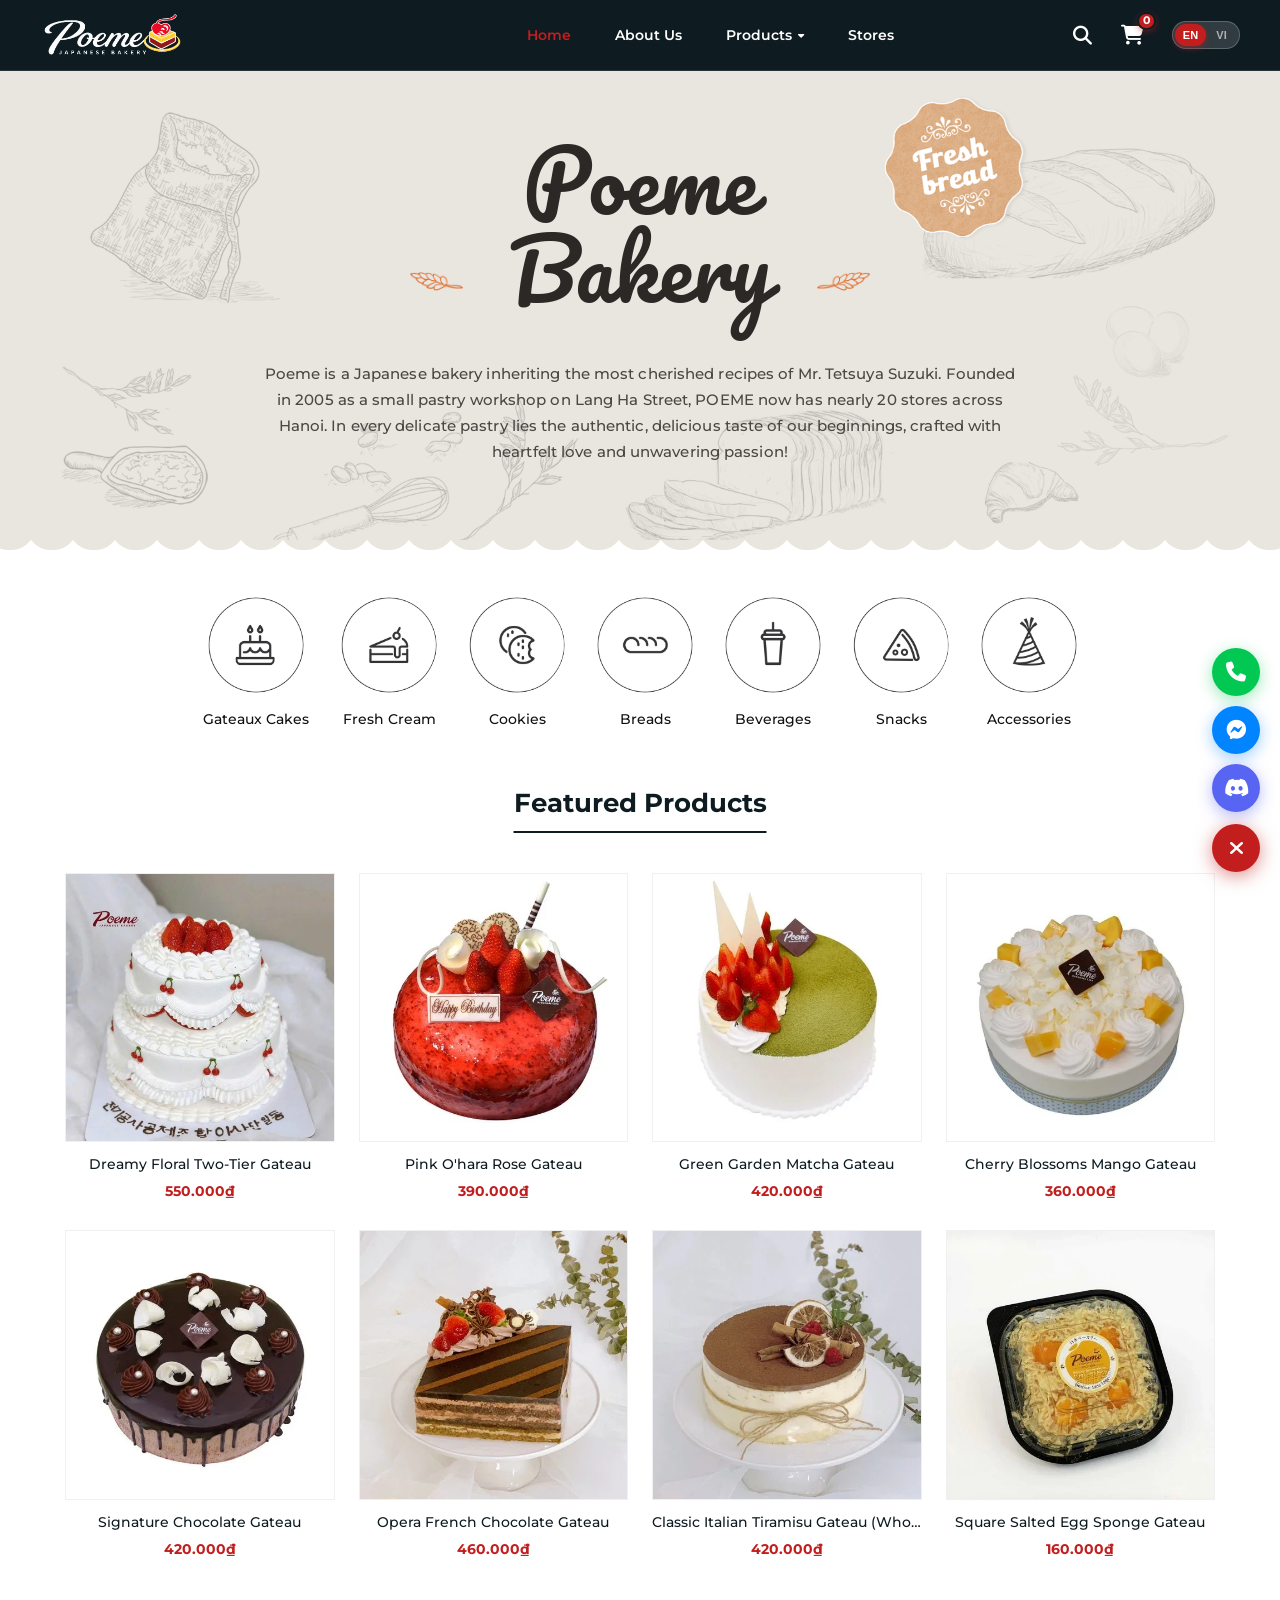
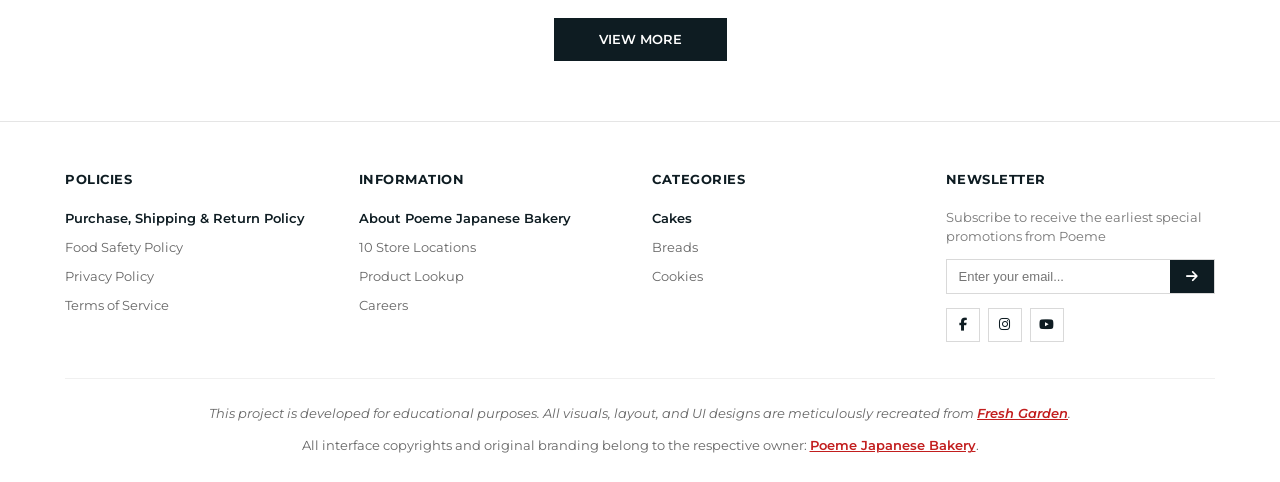
==== commit 0e934a11: "feat: sharp card edges, auto-scroll to top, square story image with bold brand text, and authentic P" ====
--- a/index.html
+++ b/index.html
@@ -254,9 +254,9 @@
                     <div class="pd-item__wrapper">
                         <a href="/product-detail?id=BanhGatoHaiTangDauTay" class="pd-item">
                             <div class="pd-item__img img-featured">
-                                <img src="/public/images/products/banh-gato/BanhGatoHaiTangDauTay.webp" alt="Bánh Gato Hai Tầng Dâu Tây">
-                            </div>
-                            <h3 data-i18n="BanhGatoHaiTangDauTay">Bánh Gato Hai Tầng Dâu Tây</h3>
+                                <img src="/public/images/products/banh-gato/BanhGatoHaiTangDauTay.webp" alt="Dreamy floral (2 tầng)">
+                            </div>
+                            <h3 data-i18n="BanhGatoHaiTangDauTay">Dreamy floral (2 tầng)</h3>
                             <div class="price"><ins class="ega-text--no-underline">550,000₫</ins></div>
                         </a>
                     </div>
@@ -266,9 +266,9 @@
                     <div class="pd-item__wrapper">
                         <a href="/product-detail?id=BanhGatoSunshineKemTuoiXoai" class="pd-item">
                             <div class="pd-item__img img-featured">
-                                <img src="/public/images/products/banh-gato/BanhGatoSunshineKemTuoiXoai.webp" alt="Bánh Gato Sunshine Kem Tươi Xoài">
-                            </div>
-                            <h3 data-i18n="BanhGatoSunshineKemTuoiXoai">Bánh Gato Sunshine Kem Tươi Xoài</h3>
+                                <img src="/public/images/products/banh-gato/BanhGatoSunshineKemTuoiXoai.webp" alt="Cherry blossoms">
+                            </div>
+                            <h3 data-i18n="BanhGatoSunshineKemTuoiXoai">Cherry blossoms</h3>
                             <div class="price"><ins class="ega-text--no-underline">360,000₫</ins></div>
                         </a>
                     </div>
@@ -278,9 +278,9 @@
                     <div class="pd-item__wrapper">
                         <a href="/product-detail?id=BanhGatoDiamondDauTay" class="pd-item">
                             <div class="pd-item__img img-featured">
-                                <img src="/public/images/products/banh-gato/BanhGatoDiamondDauTay.webp" alt="Bánh Gato Diamond Dâu Tây">
-                            </div>
-                            <h3 data-i18n="BanhGatoDiamondDauTay">Bánh Gato Diamond Dâu Tây</h3>
+                                <img src="/public/images/products/banh-gato/BanhGatoDiamondDauTay.webp" alt="Pink O'hara rose">
+                            </div>
+                            <h3 data-i18n="BanhGatoDiamondDauTay">Pink O'hara rose</h3>
                             <div class="price"><ins class="ega-text--no-underline">390,000₫</ins></div>
                         </a>
                     </div>
@@ -290,9 +290,9 @@
                     <div class="pd-item__wrapper">
                         <a href="/product-detail?id=BanhGatoFujiTraXanhDauTay" class="pd-item">
                             <div class="pd-item__img img-featured">
-                                <img src="/public/images/products/banh-gato/BanhGatoFujiTraXanhDauTay.webp" alt="Bánh Gato Fuji Trà Xanh Dâu Tây">
-                            </div>
-                            <h3 data-i18n="BanhGatoFujiTraXanhDauTay">Bánh Gato Fuji Trà Xanh Dâu Tây</h3>
+                                <img src="/public/images/products/banh-gato/BanhGatoFujiTraXanhDauTay.webp" alt="Green Garden">
+                            </div>
+                            <h3 data-i18n="BanhGatoFujiTraXanhDauTay">Green Garden</h3>
                             <div class="price"><ins class="ega-text--no-underline">420,000₫</ins></div>
                         </a>
                     </div>
--- a/css/header-footer.css
+++ b/css/header-footer.css
@@ -206,7 +206,7 @@
         padding: 16px 18px 12px;
         margin: 10px 0 16px;
         background: #ffffff;
-        border-radius: 10px;
+        border-radius: 0 !important;
         border: 1px solid #ebebeb;
         box-shadow: 0 6px 22px rgba(0, 0, 0, 0.2);
     }
@@ -275,20 +275,6 @@
     #primary-menu .mega-col-title:hover {
         color: var(--primary-red);
         padding-left: 4px;
-    }
-    #primary-menu .mega-col:nth-child(1) .mega-col-title::after,
-    #primary-menu .mega-col:nth-child(2) .mega-col-title::after,
-    #primary-menu .mega-col:nth-child(3) .mega-col-title::after {
-        content: "\f054";
-        font-family: "Font Awesome 6 Free";
-        font-weight: 900;
-        font-size: 11px;
-        color: #888888;
-        transition: transform 0.2s ease, color 0.2s ease;
-    }
-    #primary-menu .mega-col-title:hover::after {
-        color: var(--primary-red);
-        transform: translateX(3px);
     }
     #primary-menu .mega-sub-list {
         display: none !important;
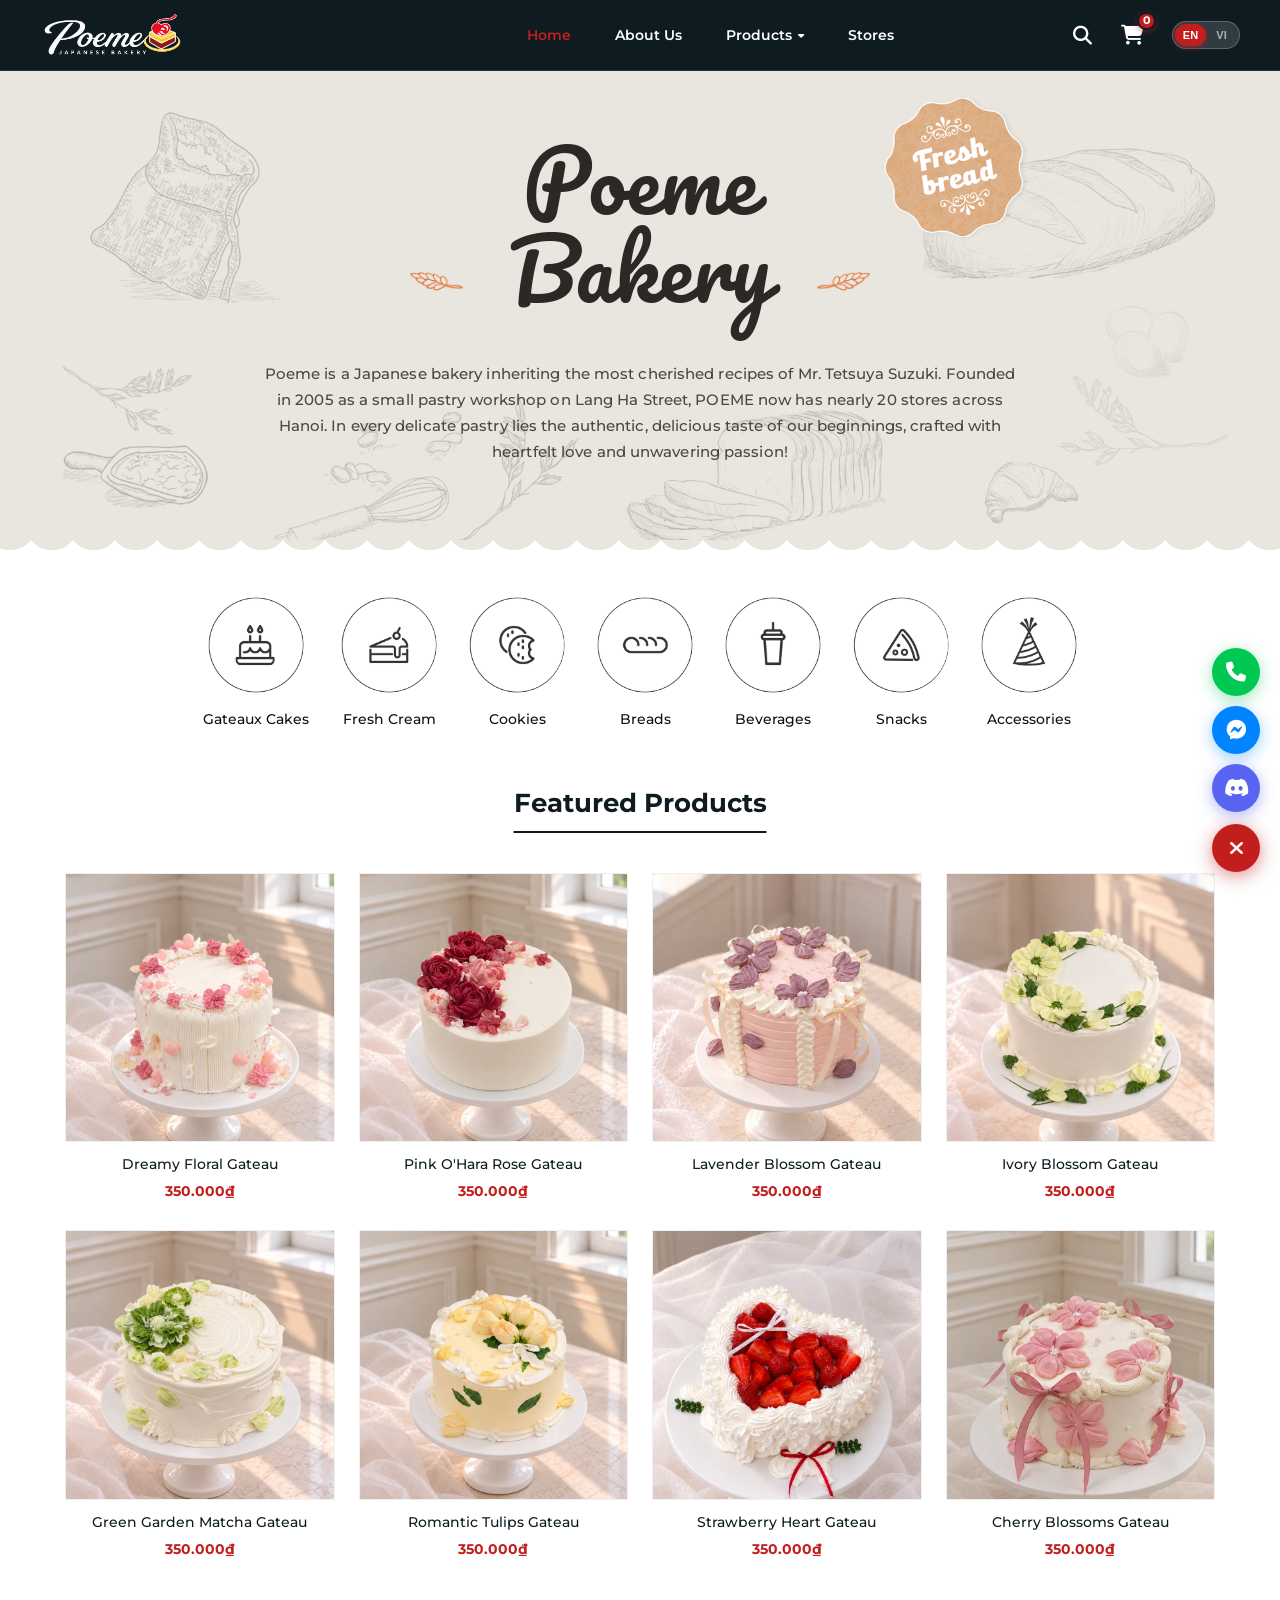
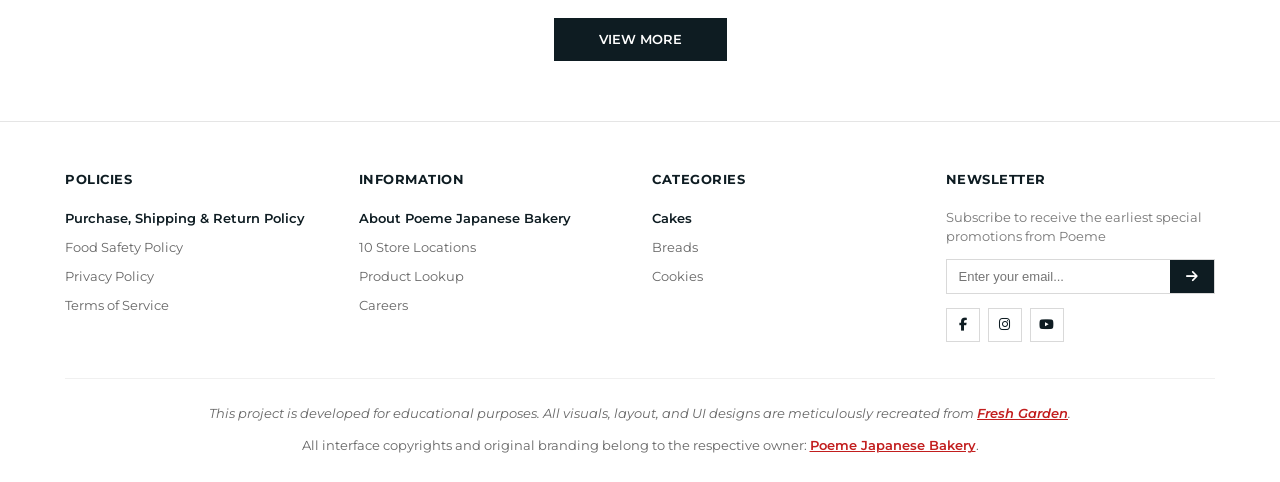
==== commit d69843a0: "feat: sync 208 authentic Poeme products, variant selector, cake inscription note, accessories cross-" ====
--- a/index.html
+++ b/index.html
@@ -252,48 +252,48 @@
 
                 <div class="mustbuy__item ega-col-6 ega-col-md-3">
                     <div class="pd-item__wrapper">
-                        <a href="/product-detail?id=BanhGatoHaiTangDauTay" class="pd-item">
+                        <a href="/product-detail?id=DreamyFloral" class="pd-item">
                             <div class="pd-item__img img-featured">
-                                <img src="/public/images/products/banh-gato/BanhGatoHaiTangDauTay.webp" alt="Dreamy floral (2 tầng)">
-                            </div>
-                            <h3 data-i18n="BanhGatoHaiTangDauTay">Dreamy floral (2 tầng)</h3>
-                            <div class="price"><ins class="ega-text--no-underline">550,000₫</ins></div>
+                                <img src="/public/images/products/banh-gato/dreamy-floral.webp" alt="Dreamy floral">
+                            </div>
+                            <h3 data-i18n="DreamyFloral">Dreamy floral</h3>
+                            <div class="price"><ins class="ega-text--no-underline">350,000₫</ins></div>
                         </a>
                     </div>
                 </div>
 
                 <div class="mustbuy__item ega-col-6 ega-col-md-3">
                     <div class="pd-item__wrapper">
-                        <a href="/product-detail?id=BanhGatoSunshineKemTuoiXoai" class="pd-item">
+                        <a href="/product-detail?id=PinkOHaraRose" class="pd-item">
                             <div class="pd-item__img img-featured">
-                                <img src="/public/images/products/banh-gato/BanhGatoSunshineKemTuoiXoai.webp" alt="Cherry blossoms">
-                            </div>
-                            <h3 data-i18n="BanhGatoSunshineKemTuoiXoai">Cherry blossoms</h3>
-                            <div class="price"><ins class="ega-text--no-underline">360,000₫</ins></div>
+                                <img src="/public/images/products/banh-gato/pink-o-hara-rose.webp" alt="Pink O'hara rose">
+                            </div>
+                            <h3 data-i18n="PinkOHaraRose">Pink O'hara rose</h3>
+                            <div class="price"><ins class="ega-text--no-underline">350,000₫</ins></div>
                         </a>
                     </div>
                 </div>
 
                 <div class="mustbuy__item ega-col-6 ega-col-md-3">
                     <div class="pd-item__wrapper">
-                        <a href="/product-detail?id=BanhGatoDiamondDauTay" class="pd-item">
+                        <a href="/product-detail?id=LavenderBlossom" class="pd-item">
                             <div class="pd-item__img img-featured">
-                                <img src="/public/images/products/banh-gato/BanhGatoDiamondDauTay.webp" alt="Pink O'hara rose">
-                            </div>
-                            <h3 data-i18n="BanhGatoDiamondDauTay">Pink O'hara rose</h3>
-                            <div class="price"><ins class="ega-text--no-underline">390,000₫</ins></div>
+                                <img src="/public/images/products/banh-gato/lavender-blossom.webp" alt="Lavender blossom">
+                            </div>
+                            <h3 data-i18n="LavenderBlossom">Lavender blossom</h3>
+                            <div class="price"><ins class="ega-text--no-underline">350,000₫</ins></div>
                         </a>
                     </div>
                 </div>
 
                 <div class="mustbuy__item ega-col-6 ega-col-md-3">
                     <div class="pd-item__wrapper">
-                        <a href="/product-detail?id=BanhGatoFujiTraXanhDauTay" class="pd-item">
+                        <a href="/product-detail?id=IvoryBlossom" class="pd-item">
                             <div class="pd-item__img img-featured">
-                                <img src="/public/images/products/banh-gato/BanhGatoFujiTraXanhDauTay.webp" alt="Green Garden">
-                            </div>
-                            <h3 data-i18n="BanhGatoFujiTraXanhDauTay">Green Garden</h3>
-                            <div class="price"><ins class="ega-text--no-underline">420,000₫</ins></div>
+                                <img src="/public/images/products/banh-gato/ivory-blossom.webp" alt="Ivory blossom">
+                            </div>
+                            <h3 data-i18n="IvoryBlossom">Ivory blossom</h3>
+                            <div class="price"><ins class="ega-text--no-underline">350,000₫</ins></div>
                         </a>
                     </div>
                 </div>
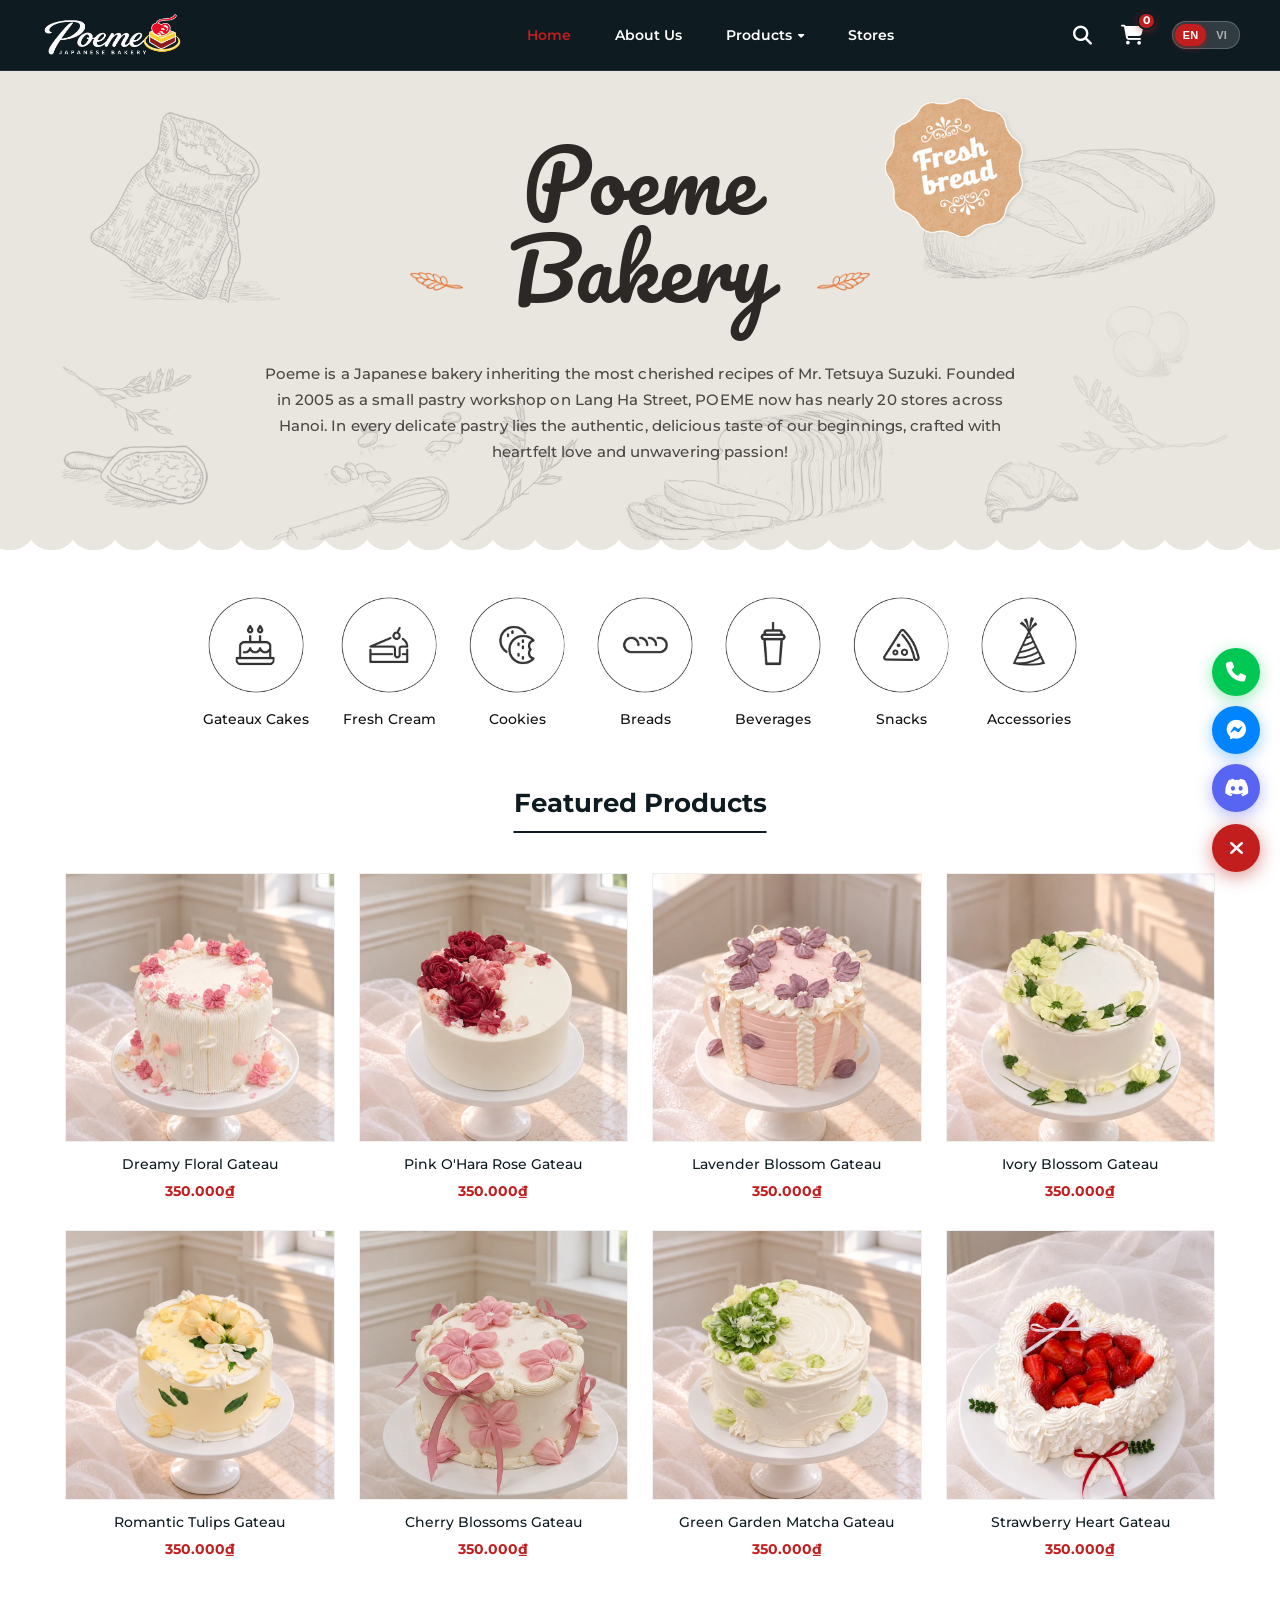
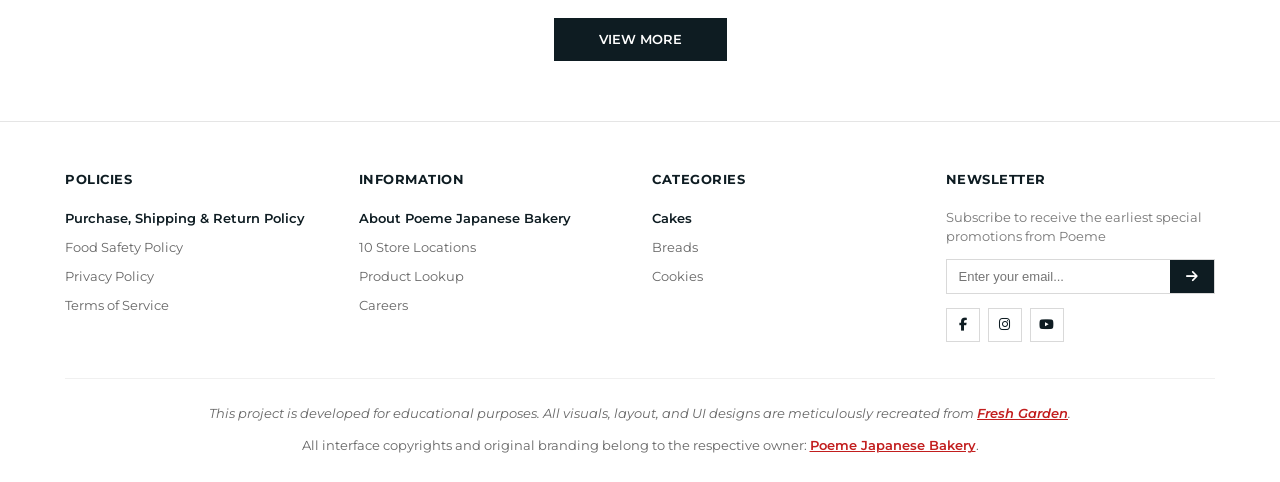
==== commit 74d54542: "feat: implement 5-layer security hardening and high-concurrency edge caching" ====
--- a/index.html
+++ b/index.html
@@ -148,7 +148,7 @@
             <div class="header-search-bar" id="headerSearchBar">
                 <form class="header-search-form" id="headerSearchForm">
                     <i class="fa-solid fa-magnifying-glass search-bar-icon"></i>
-                    <input type="text" id="headerSearchInput" placeholder="Tìm kiếm bánh kem, bánh mì, bánh quy..." autocomplete="off" data-i18n-ph="search_placeholder">
+                    <input type="text" id="headerSearchInput" placeholder="Tìm kiếm bánh kem, bánh mì, bánh quy..." autocomplete="off" maxlength="80" data-i18n-ph="search_placeholder">
                     <button type="submit" class="search-bar-btn"><span data-i18n="search_btn">Tìm kiếm</span></button>
                     <button type="button" class="search-bar-close" id="btnSearchClose" title="Đóng">&times;</button>
                 </form>
@@ -361,7 +361,7 @@
                             <h2 class="footer-title" data-i18n="foot_sub_title">ĐĂNG KÍ NHẬN TIN</h2>
                             <p class="sub-text" data-i18n="foot_sub_desc">Để nhận các chương trình ưu đãi đặc biệt sớm nhất từ Poeme</p>
                             <form class="footer-email-form">
-                                <input type="email" placeholder="Nhập email của bạn..." required data-i18n-ph="foot_sub_ph">
+                                <input type="email" placeholder="Nhập email của bạn..." maxlength="80" required data-i18n-ph="foot_sub_ph">
                                 <button type="submit"><i class="fa-solid fa-arrow-right"></i></button>
                             </form>
                             <div class="footer-social ega-clearfix">
